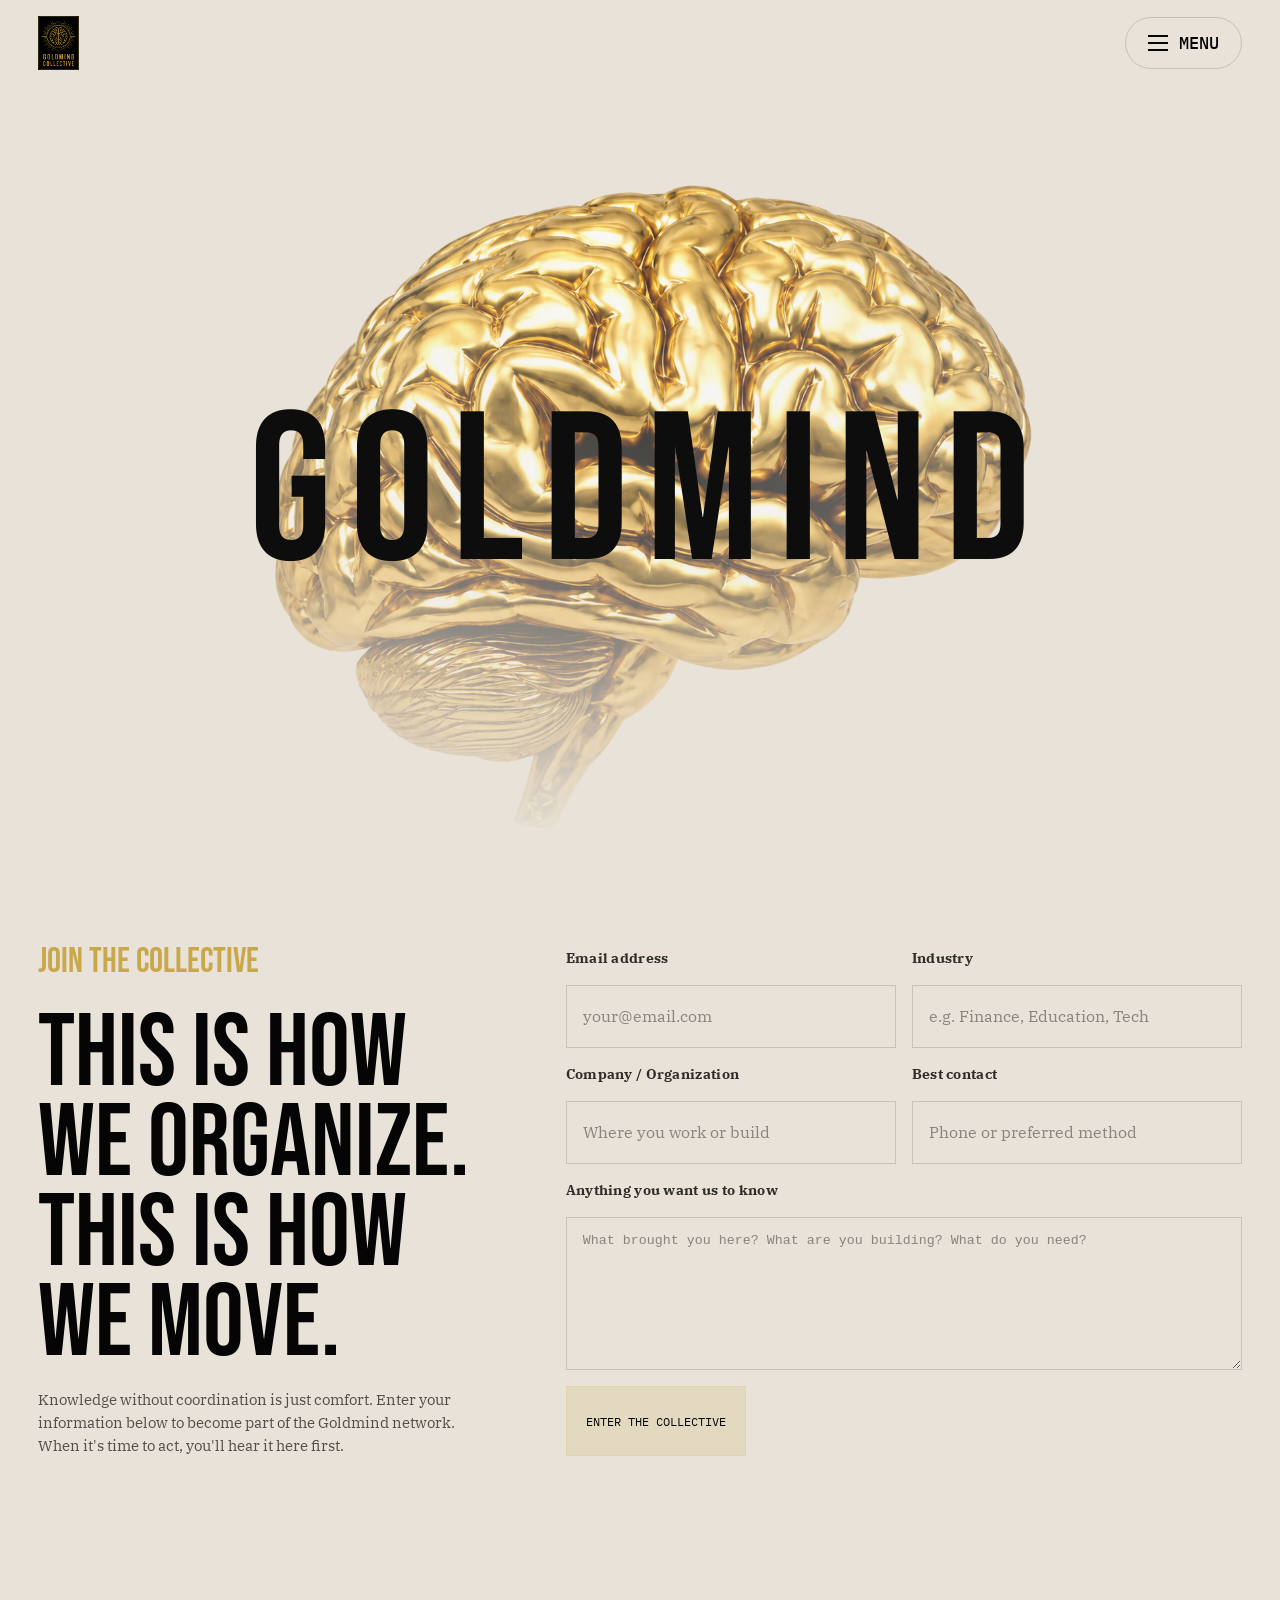
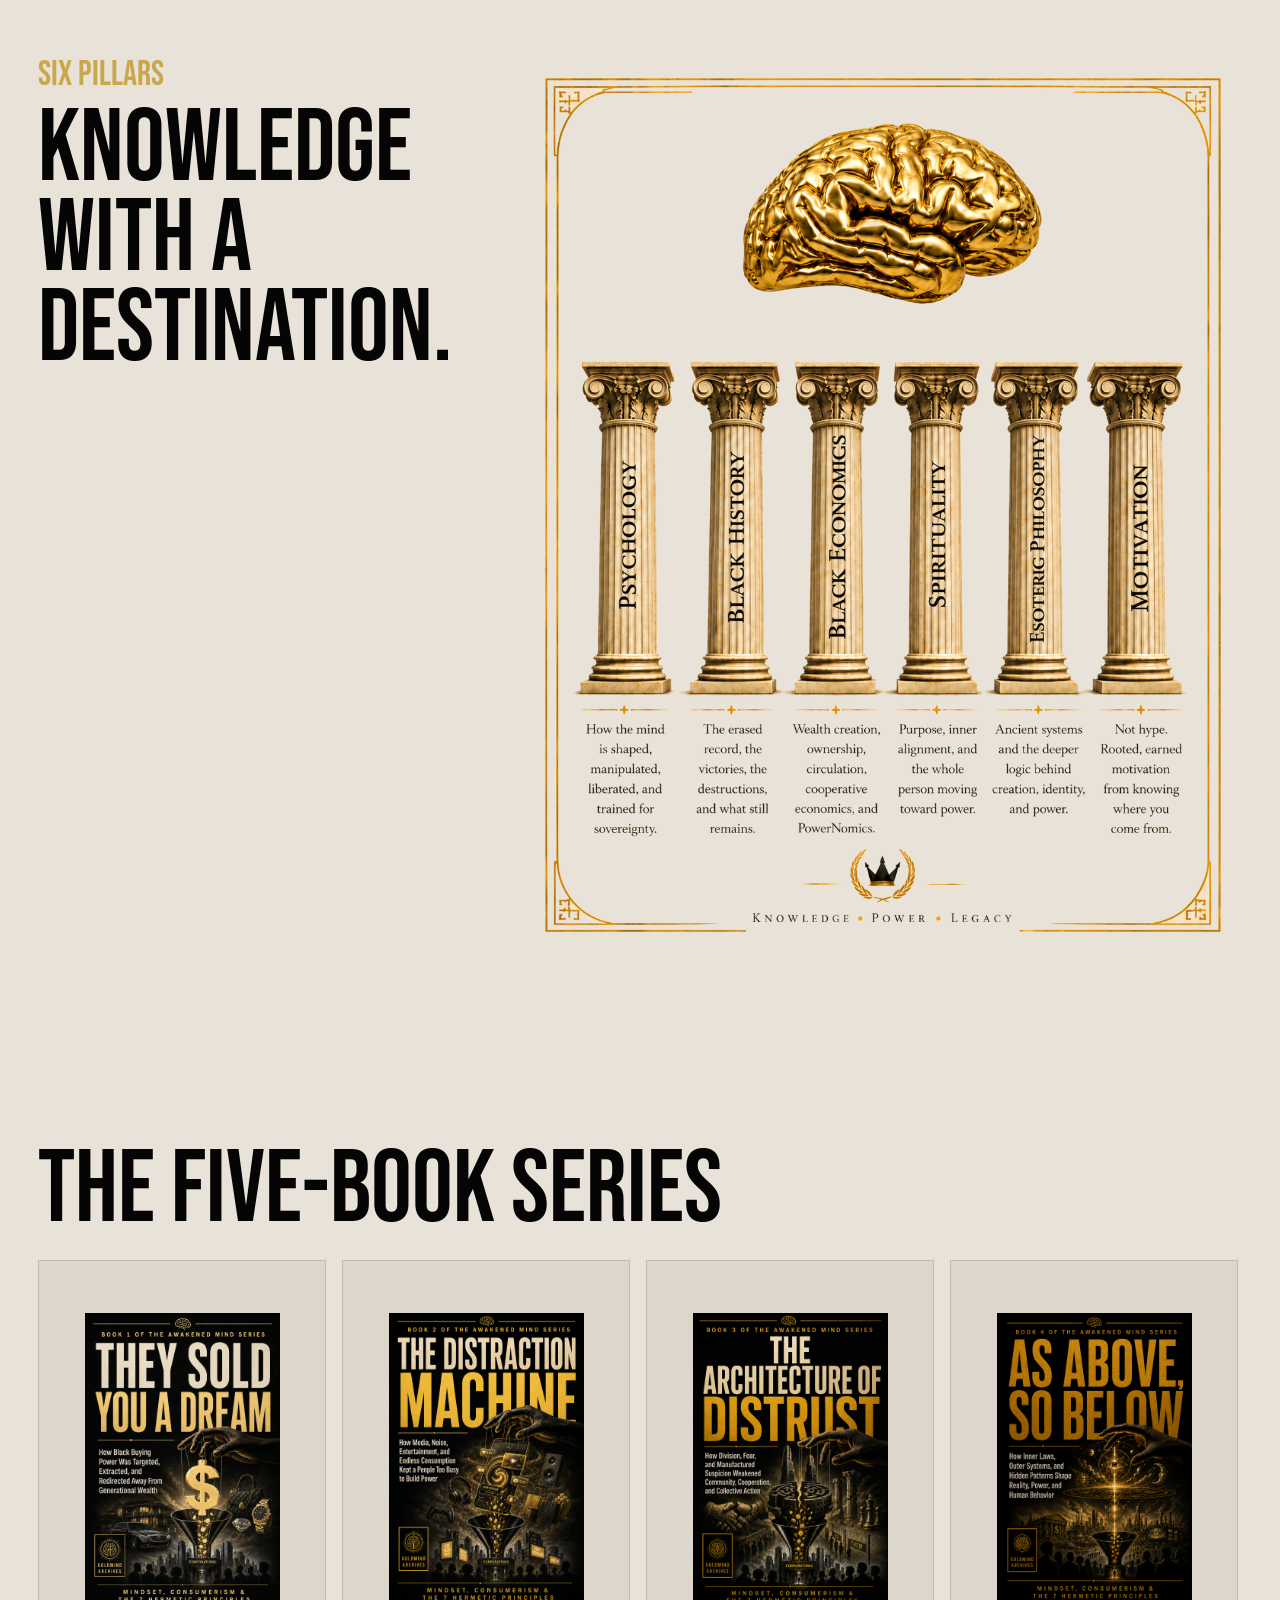
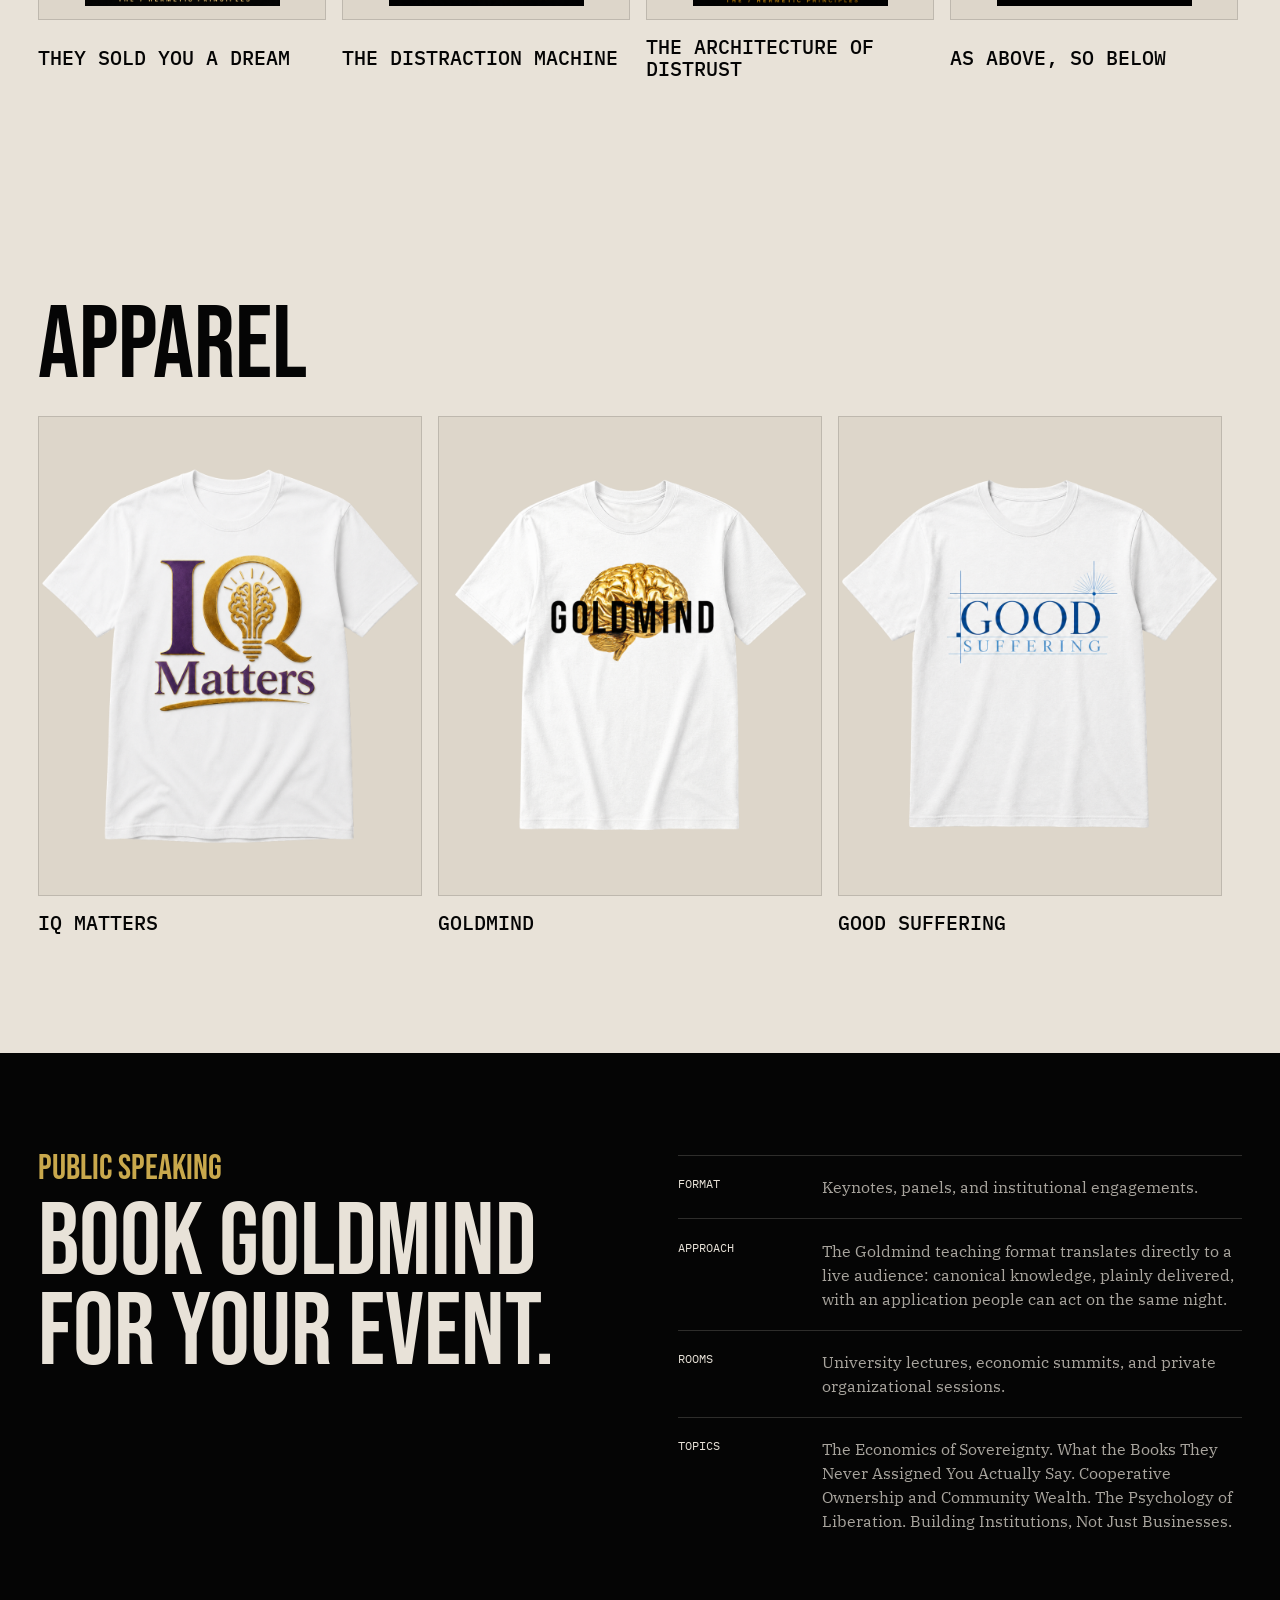
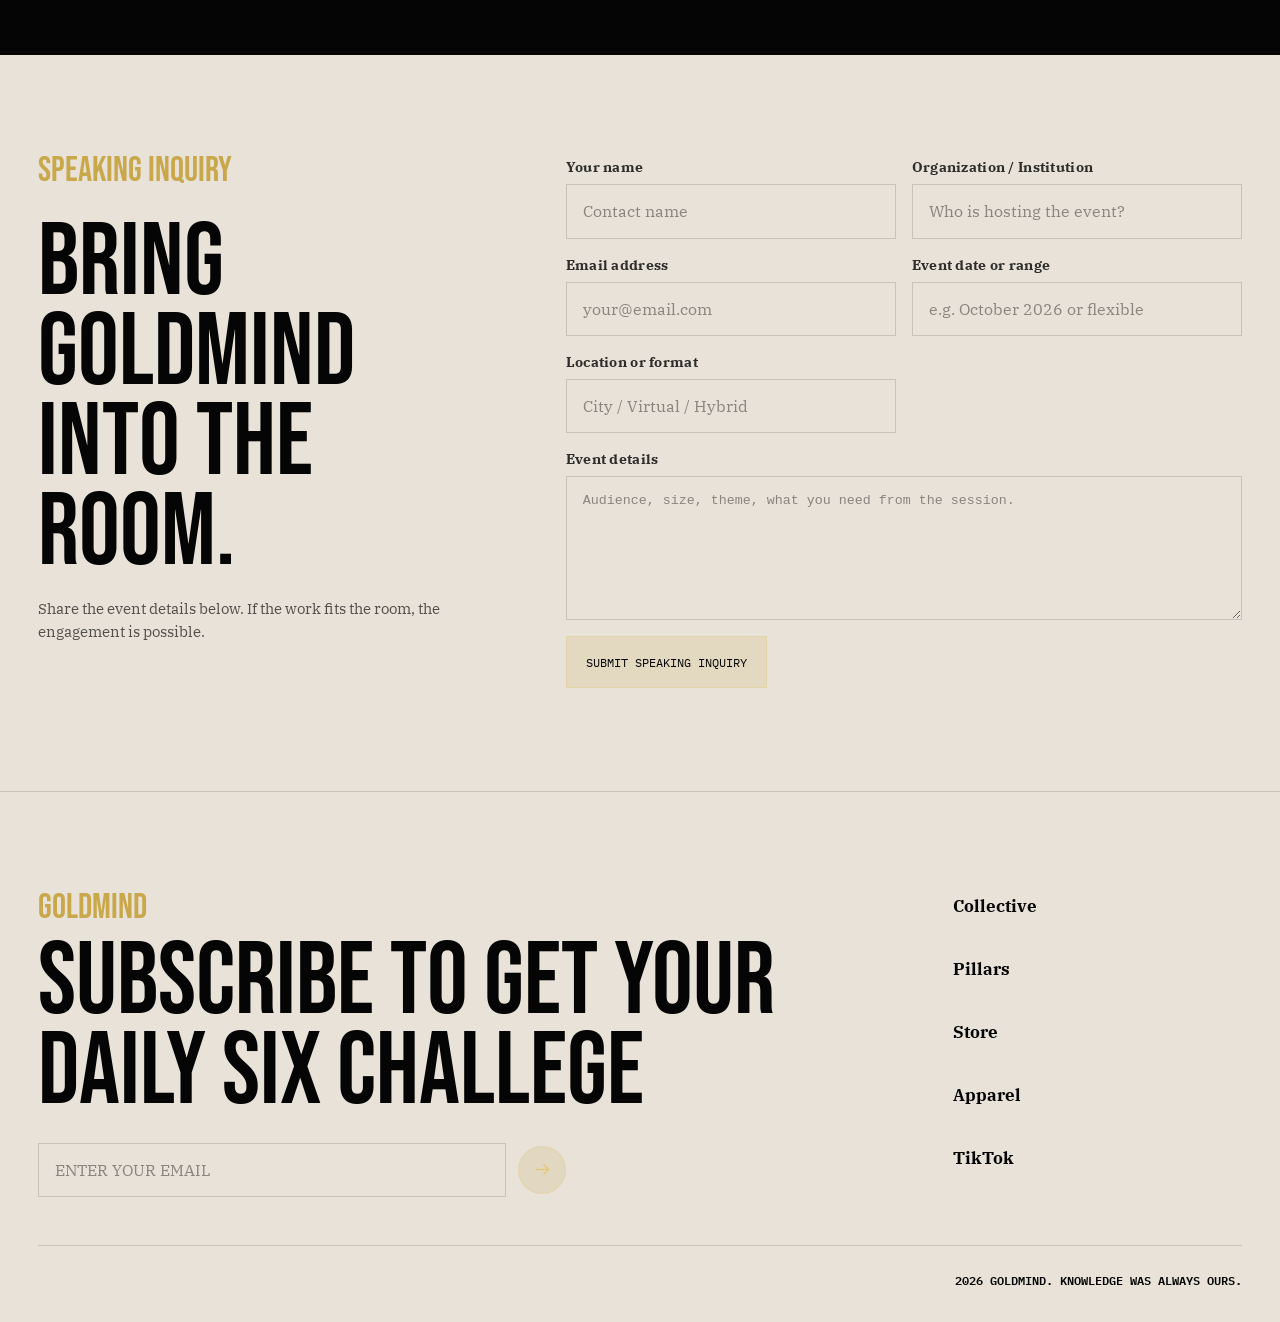
==== index.html @ d792f40d "Deploy Goldmind static site" ====
<!doctype html>
<html lang="en">
  <head>
    <meta charset="utf-8">
    <meta name="viewport" content="width=device-width, initial-scale=1">
    <title>Goldmind | Black Wealth, Wisdom, and Sovereignty</title>
    <meta
      name="description"
      content="Goldmind turns overlooked knowledge into generational power through Black history, economics, psychology, spirituality, and rooted motivation."
    >
    <link rel="preconnect" href="https://fonts.googleapis.com">
    <link rel="preconnect" href="https://fonts.gstatic.com" crossorigin>
    <link
      href="https://fonts.googleapis.com/css2?family=Bebas+Neue&family=IBM+Plex+Mono:wght@400;500&family=IBM+Plex+Serif:ital,wght@0,400;0,600;1,400&display=swap"
      rel="stylesheet"
    >
    <link rel="stylesheet" href="styles.css?v=logo-book-cover-fix">
  </head>
  <body>
    <header class="site-header" data-header>
      <a class="brand-mark" href="#top" aria-label="Goldmind home">
        <img src="assets/goldmind-collective-logo.png" alt="">
      </a>
      <div class="menu-wrap">
        <button class="menu-pill" type="button" aria-expanded="false" aria-controls="header-menu" data-menu-toggle>
          <span class="menu-icon" aria-hidden="true"></span>Menu
        </button>
        <nav class="site-nav" id="header-menu" aria-label="Primary navigation" data-menu-panel>
          <a href="#collective">Collective</a>
          <a href="#pillars">Pillars</a>
          <a href="#store">Store</a>
          <a href="#contact">Contact</a>
        </nav>
      </div>
    </header>

    <main id="top">
      <section class="hero" aria-labelledby="hero-title">
        <img class="hero-image" src="assets/goldmine-brain-cutout.png" alt="Gold metallic brain">
        <div class="hero-shade" aria-hidden="true"></div>
        <div class="hero-content">
          <h1 id="hero-title" aria-label="GoldMind">
            <span>G</span>
            <span>o</span>
            <span>l</span>
            <span>d</span>
            <span>M</span>
            <span>i</span>
            <span>n</span>
            <span>d</span>
          </h1>
        </div>
      </section>

      <section class="section form-section collective-section" id="collective" aria-labelledby="collective-title">
        <div class="form-copy">
          <p class="eyebrow">Join the Collective</p>
          <h2 id="collective-title">This is how we organize. This is how we move.</h2>
          <p>
            Knowledge without coordination is just comfort. Enter your information below to become part of the Goldmind network.
            When it's time to act, you'll hear it here first.
          </p>
        </div>
        <form class="site-form" aria-label="Join the Collective form">
          <div class="field-wrap">
            <label for="collective-email">Email address</label>
            <input id="collective-email" name="email" type="email" placeholder="your@email.com" required>
          </div>
          <div class="field-wrap">
            <label for="collective-industry">Industry</label>
            <input id="collective-industry" name="industry" type="text" placeholder="e.g. Finance, Education, Tech">
          </div>
          <div class="field-wrap">
            <label for="collective-company">Company / Organization</label>
            <input id="collective-company" name="company" type="text" placeholder="Where you work or build">
          </div>
          <div class="field-wrap">
            <label for="collective-contact">Best contact</label>
            <input id="collective-contact" name="contact" type="text" placeholder="Phone or preferred method">
          </div>
          <div class="field-wrap field-full">
            <label for="collective-message">Anything you want us to know</label>
            <textarea id="collective-message" name="message" placeholder="What brought you here? What are you building? What do you need?"></textarea>
          </div>
          <button class="form-submit" type="submit">Enter the Collective</button>
        </form>
      </section>

      <section class="section split-section" id="pillars" aria-labelledby="pillars-title">
        <div>
          <p class="eyebrow">Six pillars</p>
          <h2 id="pillars-title">Knowledge with a destination.</h2>
        </div>
        <div class="pillars-image-wrap">
          <img src="assets/goldmind-six-pillars-jun13-1208-transparent.png" alt="Goldmind six pillars: Psychology, Black History, Black Economics, Spirituality, Esoteric Philosophy, and Motivation">
        </div>
      </section>

      <section class="section store-section" id="store" aria-labelledby="store-title">
        <div class="section-head">
          <h2 id="store-title">The Five-Book Series</h2>
        </div>
        <div class="store-grid">
          <a class="book-card" href="they-sold-you-a-dream.html">
            <div class="book-cover-frame">
              <img class="book-cover" src="assets/book-1-they-sold-you-a-dream.png" alt="They Sold You a Dream book cover">
            </div>
            <p class="card-label">Book One / Dr. Claud Anderson</p>
            <h3>They Sold You a Dream</h3>
            <p>The economic architecture of our condition, and the only blueprint that takes the full history into account. Anderson does not theorize. He counts, measures, and prescribes. "Competitive group power is the currency of the modern world."</p>
          </a>
          <a class="book-card" href="the-distraction-machine.html">
            <div class="book-cover-frame">
              <img class="book-cover" src="assets/book-2-the-distraction-machine.png" alt="The Distraction Machine book cover">
            </div>
            <p class="card-label">Book Two / Dr. Claud Anderson</p>
            <h3>The Distraction Machine</h3>
            <p>History as economic instruction. This is a forensic account of how wealth was extracted, redirected, and legislated away. "The gap is not a mystery. It is the outcome of policy."</p>
          </a>
          <a class="book-card" href="the-architecture-of-distrust.html">
            <div class="book-cover-frame">
              <img class="book-cover" src="assets/book-3-architecture-of-distrust.png" alt="The Architecture of Distrust book cover">
            </div>
            <p class="card-label">Book Three / Dr. Frances Cress Welsing</p>
            <h3>The Architecture of Distrust</h3>
            <p>Psychology and power. Welsing maps the architecture of domination from the inside: symbols, conditioning, and self-defeating behaviors built by design. "Understand the system and you stop blaming yourself for its results."</p>
          </a>
          <a class="book-card" href="as-above-so-below.html">
            <div class="book-cover-frame">
              <img class="book-cover" src="assets/book-4-as-above-so-below.png" alt="As Above, So Below book cover">
            </div>
            <p class="card-label">Book Four / John Hope Franklin</p>
            <h3>As Above, So Below</h3>
            <p>The long record. Franklin traces the full arc so there are no shortcuts in your understanding and no surprises in your present. "You cannot locate yourself on a map you were never shown."</p>
          </a>
          <a class="book-card" href="mind-first-money-second.html">
            <div class="book-cover-frame">
              <img class="book-cover" src="assets/book-5-mind-first-money-second.png" alt="Mind First, Money Second book cover">
            </div>
            <p class="card-label">Book Five / Carter G. Woodson</p>
            <h3>Mind First, Money Second</h3>
            <p>Written in 1933. Still precise. Woodson diagnosed education designed by the oppressor to produce minds that serve the oppressor. "If you control a man's thinking, you do not have to worry about his actions."</p>
          </a>
        </div>
      </section>

      <section class="section apparel-section" id="apparel" aria-labelledby="apparel-title">
        <div class="section-head">
          <h2 id="apparel-title">Apparel</h2>
        </div>
        <div class="store-grid">
          <article class="book-card apparel-card">
            <div class="apparel-placeholder-frame apparel-image-frame">
              <img src="assets/apparel-iq-matters-shirt-final.png" alt="White IQ Matters Goldmind t-shirt">
            </div>
            <h3>IQ Matters</h3>
          </article>
          <article class="book-card apparel-card">
            <div class="apparel-placeholder-frame apparel-image-frame">
              <img src="assets/apparel-goldmind-shirt-final.png" alt="White Goldmind brain t-shirt">
            </div>
            <h3>Goldmind</h3>
          </article>
          <article class="book-card apparel-card">
            <div class="apparel-placeholder-frame apparel-image-frame">
              <img src="assets/apparel-good-suffering-shirt-final.png" alt="White Good Suffering t-shirt">
            </div>
            <h3>Good Suffering</h3>
          </article>
        </div>
      </section>

      <section class="section proof-section" aria-labelledby="proof-title">
        <div class="proof-copy">
          <p class="eyebrow">Public Speaking</p>
          <h2 id="proof-title">Book Goldmind for Your Event.</h2>
        </div>
        <ol class="steps">
          <li><span>Format</span>Keynotes, panels, and institutional engagements.</li>
          <li><span>Approach</span>The Goldmind teaching format translates directly to a live audience: canonical knowledge, plainly delivered, with an application people can act on the same night.</li>
          <li><span>Rooms</span>University lectures, economic summits, and private organizational sessions.</li>
          <li><span>Topics</span>The Economics of Sovereignty. What the Books They Never Assigned You Actually Say. Cooperative Ownership and Community Wealth. The Psychology of Liberation. Building Institutions, Not Just Businesses.</li>
        </ol>
      </section>

      <section class="section form-section speaking-inquiry-section" id="speaking-inquiry" aria-labelledby="speaking-inquiry-title">
        <div class="form-copy">
          <p class="eyebrow">Speaking Inquiry</p>
          <h2 id="speaking-inquiry-title">Bring Goldmind into the room.</h2>
          <p>
            Share the event details below. If the work fits the room, the engagement is possible.
          </p>
        </div>
        <form class="site-form" aria-label="Public Speaking inquiry form">
          <div class="field-wrap">
            <label for="speaking-name">Your name</label>
            <input id="speaking-name" name="name" type="text" placeholder="Contact name" required>
          </div>
          <div class="field-wrap">
            <label for="speaking-organization">Organization / Institution</label>
            <input id="speaking-organization" name="organization" type="text" placeholder="Who is hosting the event?">
          </div>
          <div class="field-wrap">
            <label for="speaking-email">Email address</label>
            <input id="speaking-email" name="email" type="email" placeholder="your@email.com" required>
          </div>
          <div class="field-wrap">
            <label for="speaking-date">Event date or range</label>
            <input id="speaking-date" name="event-date" type="text" placeholder="e.g. October 2026 or flexible">
          </div>
          <div class="field-wrap">
            <label for="speaking-location">Location or format</label>
            <input id="speaking-location" name="location" type="text" placeholder="City / Virtual / Hybrid">
          </div>
          <div class="field-wrap field-full">
            <label for="speaking-details">Event details</label>
            <textarea id="speaking-details" name="details" placeholder="Audience, size, theme, what you need from the session."></textarea>
          </div>
          <button class="form-submit" type="submit">Submit Speaking Inquiry</button>
        </form>
      </section>
    </main>

    <footer class="footer" id="contact">
      <div class="newsletter">
        <p class="brand-lockup">Goldmind</p>
        <h2>Subscribe To Get Your Daily Six Challege</h2>
        <form>
          <label class="sr-only" for="email">Email address</label>
          <input id="email" name="email" type="email" placeholder="Enter your email">
          <button type="submit" aria-label="Subscribe">
            <svg viewBox="0 0 24 24" aria-hidden="true"><path d="m13.75 6.75 5.5 5.25-5.5 5.25M18.25 12H4.75"/></svg>
          </button>
        </form>
      </div>
      <div class="footer-links">
        <a href="#collective">Collective</a>
        <a href="#pillars">Pillars</a>
        <a href="#store">Store</a>
        <a href="#apparel">Apparel</a>
        <a href="https://www.tiktok.com/@gold_mind81" target="_blank" rel="noreferrer">TikTok</a>
      </div>
      <p class="copyright">2026 Goldmind. Knowledge was always ours.</p>
    </footer>

    <script src="script.js?v=logo-book-cover-fix"></script>
  </body>
</html>
---- styles.css ----
:root {
  --gold: #c9a84c;
  --gold-light: #e2c97e;
  --gold-deep: #8b6914;
  --onyx: #0d0d0d;
  --black: #050505;
  --charcoal: #1a1a1a;
  --cream: #e8e2d8;
  --cream-soft: #ddd6ca;
  --bone: #050505;
  --muted: rgba(5, 5, 5, 0.66);
  --line: rgba(5, 5, 5, 0.14);
  --forest: #2d4a3e;
  --rust: #a0451a;
  --display: "Bebas Neue", Impact, sans-serif;
  --serif: "IBM Plex Serif", Georgia, serif;
  --mono: "IBM Plex Mono", Consolas, monospace;
}

* {
  box-sizing: border-box;
}

html {
  scroll-behavior: smooth;
}

body {
  margin: 0;
  background: var(--cream);
  color: var(--bone);
  font-family: var(--serif);
  text-rendering: optimizeLegibility;
  -webkit-font-smoothing: antialiased;
}

body.menu-open {
  overflow: hidden;
}

body::selection {
  background: var(--gold);
  color: var(--onyx);
}

a {
  color: inherit;
  text-decoration: none;
}

img,
svg {
  display: block;
}

button,
input {
  font: inherit;
}

.site-header {
  align-items: center;
  display: grid;
  gap: 1rem;
  grid-template-columns: auto 1fr;
  left: 0;
  padding: 1rem clamp(1rem, 3vw, 2.5rem);
  position: fixed;
  right: 0;
  top: 0;
  transition: background 220ms ease, border-color 220ms ease;
  z-index: 20;
}

.site-header.is-scrolled {
  background: rgba(232, 226, 216, 0.78);
  border-bottom: 1px solid var(--line);
  backdrop-filter: blur(18px);
}

.brand-mark {
  display: inline-flex;
  height: clamp(3.25rem, 4.2vw, 4rem);
}

.brand-mark img {
  height: 100%;
  width: auto;
}

.site-nav {
  background: transparent;
  color: var(--cream);
  display: grid;
  gap: 0.45rem;
  max-height: none;
  opacity: 0;
  overflow: visible;
  padding: 0;
  pointer-events: none;
  position: absolute;
  right: 0;
  top: calc(100% + 0.7rem);
  transform: translate3d(0, -0.35rem, 0);
  transform-origin: top right;
  transition:
    opacity 260ms ease,
    transform 340ms cubic-bezier(0.2, 0.8, 0.2, 1),
    visibility 0s linear 340ms;
  visibility: hidden;
  width: min(16rem, calc(100vw - 2rem));
  will-change: opacity, transform;
  z-index: 19;
}

.site-nav a,
.menu-pill,
.eyebrow,
.card-label,
.small-link,
.footer-links a,
.copyright {
  font-family: var(--mono);
  font-size: 0.72rem;
  letter-spacing: 0px;
  text-transform: uppercase;
}

.site-nav a {
  background: var(--black);
  border: 1px solid rgba(232, 226, 216, 0.16);
  border-radius: 999px;
  color: var(--cream);
  font-family: var(--mono);
  font-size: clamp(0.9rem, 1vw, 1rem);
  font-weight: 500;
  line-height: 1;
  opacity: 0;
  padding: 1.05rem 1.25rem;
  text-align: center;
  transform: translate3d(0, -3.35rem, 0) scale(0.96);
  transition:
    background 180ms ease,
    border-color 180ms ease,
    color 180ms ease,
    opacity 240ms ease,
    transform 340ms cubic-bezier(0.2, 0.8, 0.2, 1);
  will-change: opacity, transform;
}

.site-nav a:last-child {
  border-bottom: 1px solid rgba(232, 226, 216, 0.16);
}

.site-nav a:hover {
  background: rgba(5, 5, 5, 0.88);
  border-color: rgba(226, 201, 126, 0.42);
  color: var(--gold-light);
}

.menu-wrap {
  justify-self: end;
  position: relative;
  z-index: 22;
}

.menu-wrap.is-open .site-nav {
  opacity: 1;
  pointer-events: auto;
  transform: translate3d(0, 0, 0);
  transition:
    opacity 220ms ease,
    transform 360ms cubic-bezier(0.2, 0.8, 0.2, 1),
    visibility 0s;
  visibility: visible;
}

.menu-wrap.is-open .site-nav a {
  opacity: 1;
  transform: translate3d(0, 0, 0) scale(1);
}

.menu-wrap.is-open .site-nav a:nth-child(1) {
  transition-delay: 70ms;
}

.menu-wrap.is-open .site-nav a:nth-child(2) {
  transition-delay: 110ms;
}

.menu-wrap.is-open .site-nav a:nth-child(3) {
  transition-delay: 150ms;
}

.menu-wrap.is-open .site-nav a:nth-child(4) {
  transition-delay: 190ms;
}

.menu-pill {
  align-items: center;
  background: transparent;
  border: 1px solid var(--line);
  border-radius: 999px;
  color: var(--bone);
  cursor: pointer;
  display: inline-flex;
  font-size: clamp(1.05rem, 1.3vw, 1.35rem);
  font-weight: 500;
  gap: 0.7rem;
  justify-content: center;
  min-height: 3.25rem;
  padding: 0 1.35rem;
  transition:
    background 220ms ease,
    border-color 220ms ease,
    transform 220ms ease;
}

.menu-pill:hover {
  transform: translateY(-1px);
}

.menu-wrap.is-open .menu-pill {
  background: rgba(232, 226, 216, 0.82);
  border-color: rgba(5, 5, 5, 0.22);
}

.menu-icon {
  background: linear-gradient(
    currentColor 0 2px,
    transparent 2px 7px,
    currentColor 7px 9px,
    transparent 9px 14px,
    currentColor 14px 16px
  );
  display: inline-block;
  height: 1rem;
  position: relative;
  width: 1.25rem;
}

.menu-icon::before,
.menu-icon::after {
  background: currentColor;
  content: "";
  display: none;
  height: 1px;
  transition:
    opacity 180ms ease,
    transform 260ms cubic-bezier(0.2, 0.8, 0.2, 1);
  width: 100%;
}

.menu-wrap.is-open .menu-icon {
  background: transparent;
  height: 0.78rem;
  width: 0.78rem;
}

.menu-wrap.is-open .menu-icon::before,
.menu-wrap.is-open .menu-icon::after {
  display: block;
  left: 0;
  position: absolute;
  top: 50%;
}

.menu-wrap.is-open .menu-icon::before {
  transform: rotate(45deg);
}

.menu-wrap.is-open .menu-icon::after {
  transform: rotate(-45deg);
}

.hero {
  min-height: 94vh;
  overflow: hidden;
  position: relative;
}

.hero-image {
  height: 100%;
  inset: 0;
  object-fit: contain;
  object-position: center 34%;
  position: absolute;
  transform: translateY(clamp(4rem, 10vh, 7rem));
  width: 100%;
}

.hero-shade {
  background:
    linear-gradient(180deg, rgba(232, 226, 216, 0.04), rgba(232, 226, 216, 0.34) 62%, var(--cream) 100%),
    linear-gradient(90deg, rgba(232, 226, 216, 0.38), rgba(232, 226, 216, 0.02) 50%, rgba(232, 226, 216, 0.38));
  inset: 0;
  position: absolute;
}

.hero-content {
  display: flex;
  flex-direction: column;
  justify-content: flex-start;
  min-height: 94vh;
  padding: clamp(5rem, 10vh, 7rem) clamp(1rem, 3vw, 2.5rem) 4.2rem;
  position: relative;
  z-index: 1;
}

.eyebrow {
  color: var(--gold-light);
  margin: 0 0 1rem;
}

h1,
h2,
h3,
p {
  margin: 0;
}

.hero h1 {
  align-items: flex-start;
  color: var(--onyx);
  display: flex;
  font-family: var(--display);
  font-size: clamp(4rem, 16.5vw, 18rem);
  gap: clamp(0.12rem, 1.4vw, 2.2rem);
  font-weight: 400;
  justify-content: center;
  letter-spacing: 0;
  line-height: 0.78;
  margin-top: clamp(10rem, 36vh, 22rem);
  text-align: center;
  text-transform: uppercase;
  width: 100%;
}

.hero h1 span {
  flex: 0 1 auto;
  min-width: 0;
}

.image-band-copy p,
.teaching-card p,
.book-card p,
.pillar-grid p {
  color: var(--muted);
  font-size: clamp(0.96rem, 1.2vw, 1.08rem);
  line-height: 1.48;
}

.icon-button,
.footer button {
  align-items: center;
  background: rgba(201, 168, 76, 0.16);
  border: 1px solid rgba(226, 201, 126, 0.38);
  color: var(--gold-light);
  cursor: pointer;
  display: inline-grid;
  flex: 0 0 auto;
  height: 3rem;
  justify-content: center;
  overflow: hidden;
  transition: background 180ms ease, color 180ms ease, transform 180ms ease;
  width: 3rem;
}

.icon-button:hover,
.footer button:hover {
  background: var(--gold);
  color: var(--onyx);
  transform: translateY(-2px);
}

svg {
  height: 1.3rem;
  width: 1.3rem;
}

svg path {
  fill: none;
  stroke: currentColor;
  stroke-linecap: round;
  stroke-linejoin: round;
  stroke-width: 1.7;
}

.section {
  padding: clamp(4rem, 8vw, 8rem) clamp(1rem, 3vw, 2.5rem);
}

.section-head {
  align-items: center;
  display: flex;
  justify-content: space-between;
  margin-bottom: 1.5rem;
}

.section h2,
.form-copy h2,
.image-band h2,
.quote-section p,
.footer h2 {
  font-family: var(--display);
  font-size: clamp(3.2rem, 8vw, 8rem);
  font-weight: 400;
  letter-spacing: 0;
  line-height: 0.88;
  text-transform: uppercase;
}

.icon-button {
  border-radius: 50%;
}

.teaching-row,
.store-grid {
  display: grid;
  gap: 1rem;
  grid-auto-columns: minmax(18rem, 30vw);
  grid-auto-flow: column;
  overflow-x: auto;
  padding-bottom: 1rem;
  scroll-snap-type: x proximity;
  scrollbar-color: var(--gold-deep) transparent;
}

.teaching-card,
.book-card {
  background: var(--cream-soft);
  border: 1px solid var(--line);
  min-height: 22rem;
  padding: 1.25rem;
  scroll-snap-align: start;
}

.feature-card {
  background:
    linear-gradient(145deg, rgba(201, 168, 76, 0.3), rgba(13, 13, 13, 0.18)),
    var(--forest);
}

.card-label {
  color: var(--gold-light);
  margin-bottom: 5rem;
}

.teaching-card h3,
.book-card h3,
.pillar-grid h3 {
  color: var(--bone);
  font-family: var(--serif);
  font-size: clamp(1.35rem, 2vw, 2.2rem);
  font-weight: 600;
  line-height: 1.03;
  margin-bottom: 1rem;
}

.image-band {
  background: var(--black);
  color: var(--cream);
  min-height: 74vh;
  overflow: hidden;
  position: relative;
}

.image-band img {
  filter: saturate(0.82);
  height: 100%;
  inset: 0;
  opacity: 0.18;
  object-fit: cover;
  object-position: center;
  position: absolute;
  width: 100%;
}

.image-band::after {
  background: linear-gradient(90deg, rgba(5, 5, 5, 0.96), rgba(5, 5, 5, 0.72), rgba(5, 5, 5, 0.96));
  content: "";
  inset: 0;
  position: absolute;
}

.image-band .image-band-copy p {
  color: rgba(232, 226, 216, 0.72);
}

.image-band-copy {
  display: grid;
  gap: 1.2rem;
  max-width: 40rem;
  padding: clamp(4rem, 8vw, 8rem) clamp(1rem, 3vw, 2.5rem);
  position: relative;
  z-index: 1;
}

.split-section {
  display: grid;
  gap: clamp(2rem, 6vw, 6rem);
  grid-template-columns: minmax(16rem, 0.8fr) 1.4fr;
}

.pillar-grid {
  display: grid;
  gap: 1rem;
  grid-template-columns: repeat(2, minmax(0, 1fr));
}

.pillar-grid article {
  border-top: 1px solid var(--line);
  padding-top: 1rem;
}

.pillar-grid span {
  color: var(--gold);
  display: block;
  font-family: var(--mono);
  font-size: 0.76rem;
  margin-bottom: 1.2rem;
}

.pillars-image-wrap {
  align-self: start;
  display: grid;
  justify-items: center;
  min-width: 0;
}

.pillars-image-wrap img {
  height: auto;
  max-width: 100%;
  object-fit: contain;
  width: min(100%, 44rem);
}

.pillars-image-section {
  display: grid;
  justify-items: center;
}

.pillars-image-section img {
  height: auto;
  max-width: min(100%, 70rem);
  width: 100%;
}

.quote-section {
  background: var(--black);
  color: var(--cream);
  padding: clamp(4rem, 8vw, 8rem) clamp(1rem, 3vw, 2.5rem);
}

.quote-section p {
  max-width: 12ch;
}

.small-link,
.book-card a {
  color: var(--gold-light);
}

.book-cover {
  display: block;
  height: auto;
  max-height: calc(100% - 2.5rem);
  max-width: 100%;
  min-width: 0;
  object-fit: contain;
  object-position: center;
  width: auto;
}

.store-section .book-card,
.apparel-section .book-card {
  background: transparent;
  border: 0;
  display: grid;
  grid-template-rows: auto auto;
  min-height: 0;
  min-width: 0;
  padding: 0;
}

.book-cover-frame,
.apparel-placeholder-frame {
  align-items: center;
  aspect-ratio: 4 / 5;
  background: var(--cream-soft);
  border: 1px solid var(--line);
  box-sizing: border-box;
  display: grid;
  justify-items: center;
  min-width: 0;
  overflow: hidden;
  padding: 2rem;
  width: 100%;
}

.apparel-placeholder-frame span {
  color: rgba(5, 5, 5, 0.52);
  font-family: var(--display);
  font-size: clamp(3rem, 7vw, 6.5rem);
  line-height: 0.82;
  text-align: center;
  text-transform: uppercase;
}

.apparel-image-frame {
  padding: 0;
  position: relative;
}

.apparel-image-frame img {
  height: 82%;
  left: 50%;
  max-width: none;
  object-fit: contain;
  object-position: center;
  position: absolute;
  top: 50%;
  transform: translate(-50%, -50%);
  width: auto;
}

.store-section .book-card > :not(.book-cover-frame):not(h3) {
  display: none;
}

.store-section .book-card h3,
.apparel-section .book-card h3 {
  font-family: var(--mono);
  font-size: clamp(1rem, 1.6vw, 1.45rem);
  font-weight: 500;
  line-height: 1.1;
  margin: 1rem 0 0;
  text-transform: uppercase;
}

.book-card a {
  display: inline-block;
  font-family: var(--mono);
  font-size: 0.76rem;
  margin-top: 2rem;
  text-transform: uppercase;
}

.book-detail-page {
  background: var(--black);
  color: var(--cream);
}

.book-detail-page .site-header.is-scrolled {
  background: rgba(5, 5, 5, 0.74);
  border-bottom-color: rgba(232, 226, 216, 0.16);
}

.book-detail-page .brand-mark,
.book-detail-page .menu-pill {
  color: var(--cream);
}

.book-detail-page .menu-pill {
  border-color: rgba(232, 226, 216, 0.24);
}

.book-detail-main {
  background: var(--black);
  min-height: 100vh;
  padding: clamp(7rem, 12vw, 10rem) clamp(1rem, 3vw, 2.5rem) clamp(4rem, 8vw, 7rem);
}

.book-detail-hero {
  align-items: center;
  border-top: 1px solid rgba(232, 226, 216, 0.18);
  display: grid;
  gap: clamp(2rem, 6vw, 6rem);
  grid-template-columns: minmax(18rem, 0.78fr) minmax(0, 1.12fr);
  min-height: calc(100vh - 13rem);
  padding-top: clamp(2rem, 5vw, 4rem);
}

.book-detail-cover-frame {
  align-items: center;
  background: #242424;
  border: 1px solid rgba(232, 226, 216, 0.1);
  display: grid;
  justify-items: center;
  padding: clamp(1.5rem, 4vw, 4rem);
}

.book-detail-cover-frame img {
  box-shadow: 0 1.6rem 3rem rgba(0, 0, 0, 0.34);
  max-height: min(70vh, 44rem);
  max-width: min(100%, 28rem);
  object-fit: contain;
  width: auto;
}

.book-detail-copy {
  display: grid;
  justify-items: end;
  text-align: right;
}

.book-detail-copy .eyebrow {
  color: var(--gold-light);
  margin-bottom: 1.25rem;
}

.book-detail-copy h1 {
  color: var(--cream);
  font-family: var(--display);
  font-size: clamp(4.8rem, 13vw, 13rem);
  font-weight: 400;
  letter-spacing: 0;
  line-height: 0.82;
  margin: 0;
  max-width: 7.6ch;
  overflow-wrap: anywhere;
  text-transform: uppercase;
}

.book-detail-subtitle {
  color: var(--gold-light);
  font-family: var(--mono);
  font-size: clamp(0.95rem, 1.25vw, 1.25rem);
  line-height: 1.45;
  margin: clamp(1.5rem, 4vw, 3rem) 0 1.2rem;
  max-width: 45rem;
  text-transform: uppercase;
}

.book-detail-description {
  color: rgba(232, 226, 216, 0.78);
  font-size: clamp(1.05rem, 1.5vw, 1.4rem);
  line-height: 1.45;
  max-width: 42rem;
}

.buy-button {
  align-items: center;
  border: 1px solid rgba(232, 226, 216, 0.22);
  border-radius: 999px;
  color: var(--cream);
  display: inline-flex;
  font-family: var(--mono);
  font-size: clamp(0.9rem, 1.2vw, 1.1rem);
  font-weight: 500;
  gap: 1.25rem;
  justify-content: space-between;
  margin-top: clamp(1.5rem, 4vw, 3rem);
  min-height: 4.25rem;
  min-width: min(100%, 26rem);
  padding: 0.45rem 0.45rem 0.45rem 1.5rem;
  text-transform: uppercase;
  transition: border-color 180ms ease, color 180ms ease, transform 180ms ease;
}

.buy-button svg {
  background: rgba(226, 201, 126, 0.2);
  border-radius: 50%;
  color: var(--gold-light);
  height: 3.25rem;
  padding: 0.95rem;
  width: 3.25rem;
}

.buy-button:hover {
  border-color: rgba(226, 201, 126, 0.56);
  color: var(--gold-light);
  transform: translateY(-2px);
}

.book-detail-page .footer {
  background: var(--cream);
  color: var(--bone);
}

.proof-section {
  background: var(--black);
  color: var(--cream);
  display: grid;
  gap: clamp(2rem, 6vw, 6rem);
  grid-template-columns: 1fr 1fr;
}

.proof-section h2 {
  color: var(--cream);
}

.steps {
  counter-reset: steps;
  list-style: none;
  margin: 0;
  padding: 0;
}

.steps li {
  border-top: 1px solid rgba(232, 226, 216, 0.18);
  color: rgba(232, 226, 216, 0.72);
  display: grid;
  gap: 1rem;
  grid-template-columns: 8rem 1fr;
  line-height: 1.5;
  padding: 1.2rem 0;
}

.steps span {
  color: var(--cream);
  font-family: var(--mono);
  font-size: 0.75rem;
  text-transform: uppercase;
}

.form-section {
  display: grid;
  gap: clamp(2rem, 6vw, 6rem);
  grid-template-columns: minmax(16rem, 0.8fr) 1.2fr;
}

.form-copy {
  display: grid;
  gap: 1.1rem;
  align-content: start;
}

.form-copy .eyebrow {
  font-size: clamp(0.96rem, 1.2vw, 1.08rem);
  font-weight: 500;
  line-height: 1.48;
}

.collective-section .eyebrow {
  color: var(--gold);
  font-family: var(--display);
  font-size: 2.2rem;
  font-weight: 400;
  line-height: 0.8;
  margin-bottom: 1rem;
}

#pillars .eyebrow {
  color: var(--gold);
  font-family: var(--display);
  font-size: 2.2rem;
  font-weight: 400;
  line-height: 0.8;
  margin-bottom: 1rem;
}

.proof-section .eyebrow {
  color: var(--gold);
  font-family: var(--display);
  font-size: 2.2rem;
  font-weight: 400;
  line-height: 0.8;
  margin-bottom: 1rem;
}

.speaking-inquiry-section .eyebrow {
  color: var(--gold);
  font-family: var(--display);
  font-size: 2.2rem;
  font-weight: 400;
  line-height: 0.8;
  margin-bottom: 1rem;
}

.form-copy h2 {
  letter-spacing: 0px;
}

.form-copy p:not(.eyebrow) {
  color: var(--muted);
  font-size: clamp(0.96rem, 1.2vw, 1.08rem);
  line-height: 1.48;
  max-width: 38rem;
}

.site-form {
  display: grid;
  gap: 1rem;
  grid-template-columns: repeat(2, minmax(0, 1fr));
}

.field-wrap {
  display: grid;
  gap: 0.5rem;
}

.field-full {
  grid-column: 1 / -1;
}

.field-wrap label {
  color: rgba(5, 5, 5, 0.72);
  font-family: var(--mono);
  font-size: 0.72rem;
  text-transform: uppercase;
}

.collective-section .field-wrap label,
.speaking-inquiry-section .field-wrap label {
  color: rgba(5, 5, 5, 0.82);
  font-family: var(--serif);
  font-size: clamp(0.9rem, 1vw, 1.05rem);
  font-weight: 700;
  letter-spacing: 0.02em;
  text-transform: none;
}

.field-wrap input,
.field-wrap textarea {
  background: transparent;
  border: 1px solid var(--line);
  color: var(--bone);
  min-height: 3.4rem;
  outline: none;
  padding: 0.95rem 1rem;
  width: 100%;
}

.field-wrap textarea {
  min-height: 9rem;
  resize: vertical;
}

.field-wrap input::placeholder,
.field-wrap textarea::placeholder {
  color: rgba(5, 5, 5, 0.42);
}

.form-submit {
  background: rgba(201, 168, 76, 0.16);
  border: 1px solid rgba(226, 201, 126, 0.38);
  color: var(--bone);
  cursor: pointer;
  font-family: var(--mono);
  font-size: 0.78rem;
  justify-self: start;
  min-height: 3.25rem;
  padding: 0 1.2rem;
  text-transform: uppercase;
  transition: background 180ms ease, color 180ms ease, transform 180ms ease;
}

.form-submit:hover {
  background: var(--gold);
  color: var(--onyx);
  transform: translateY(-2px);
}

.footer {
  border-top: 1px solid var(--line);
  display: grid;
  gap: 3rem;
  grid-template-columns: minmax(0, 1.35fr) minmax(10rem, 0.45fr);
  padding: clamp(4rem, 8vw, 7rem) clamp(1rem, 3vw, 2.5rem) 2rem;
}

.brand-lockup {
  color: var(--gold);
  font-family: var(--display);
  font-size: 2.2rem;
  line-height: 0.8;
  margin-bottom: 1rem;
  text-transform: uppercase;
}

.newsletter form {
  align-items: center;
  display: flex;
  gap: 0.8rem;
  margin-top: 1.5rem;
  max-width: 33rem;
  min-height: 3.4rem;
}

.newsletter input {
  background: transparent;
  border: 1px solid var(--line);
  color: var(--bone);
  flex: 1;
  min-height: 3.4rem;
  min-width: 0;
  outline: none;
  padding: 0 1rem;
}

.newsletter input::placeholder {
  color: rgba(5, 5, 5, 0.42);
  text-transform: uppercase;
}

.footer button {
  border-radius: 50%;
}

.footer-links {
  display: grid;
  gap: 0.75rem;
}

.footer-links a {
  color: var(--bone);
  font-family: var(--serif);
  font-size: clamp(1.05rem, 1.35vw, 1.3rem);
  font-weight: 800;
  text-transform: none;
}

.footer-links a:hover {
  color: var(--gold-light);
}

.copyright {
  border-top: 1px solid var(--line);
  color: var(--bone);
  font-weight: 600;
  grid-column: 1 / -1;
  padding-top: 1.5rem;
  text-align: right;
}

.sr-only {
  height: 1px;
  overflow: hidden;
  position: absolute;
  width: 1px;
}

@media (max-width: 860px) {
  .site-header {
    grid-template-columns: auto 1fr;
  }

  .hero {
    min-height: 88vh;
  }

  .hero-content {
    min-height: 88vh;
  }

  .split-section,
  .proof-section,
  .book-detail-hero,
  .form-section,
  .footer {
    grid-template-columns: 1fr;
  }

  .book-detail-copy {
    justify-items: start;
    text-align: left;
  }

  .book-detail-copy h1 {
    max-width: 8.5ch;
  }

  .pillar-grid {
    grid-template-columns: 1fr;
  }

  .copyright {
    text-align: left;
  }
}

@media (max-width: 560px) {
  .hero-image {
    object-position: center 18%;
  }

  .hero-content {
    padding-top: 5.5rem;
  }

  .hero h1 {
    font-size: clamp(3.2rem, 19vw, 6.5rem);
  }

  .teaching-row,
  .store-grid {
    grid-auto-columns: minmax(82vw, 1fr);
  }

  .steps li {
    grid-template-columns: 1fr;
  }

  .site-form {
    grid-template-columns: 1fr;
  }

  .book-detail-main {
    padding-top: 6rem;
  }

  .book-detail-cover-frame {
    padding: 1rem;
  }

  .book-detail-copy h1 {
    font-size: clamp(4rem, 20vw, 7rem);
  }

  .buy-button {
    width: 100%;
  }
}

@media (prefers-reduced-motion: reduce) {
  .site-nav,
  .site-nav a,
  .menu-pill,
  .menu-icon::before,
  .menu-icon::after {
    transition-duration: 1ms;
    transition-delay: 0ms;
  }
}
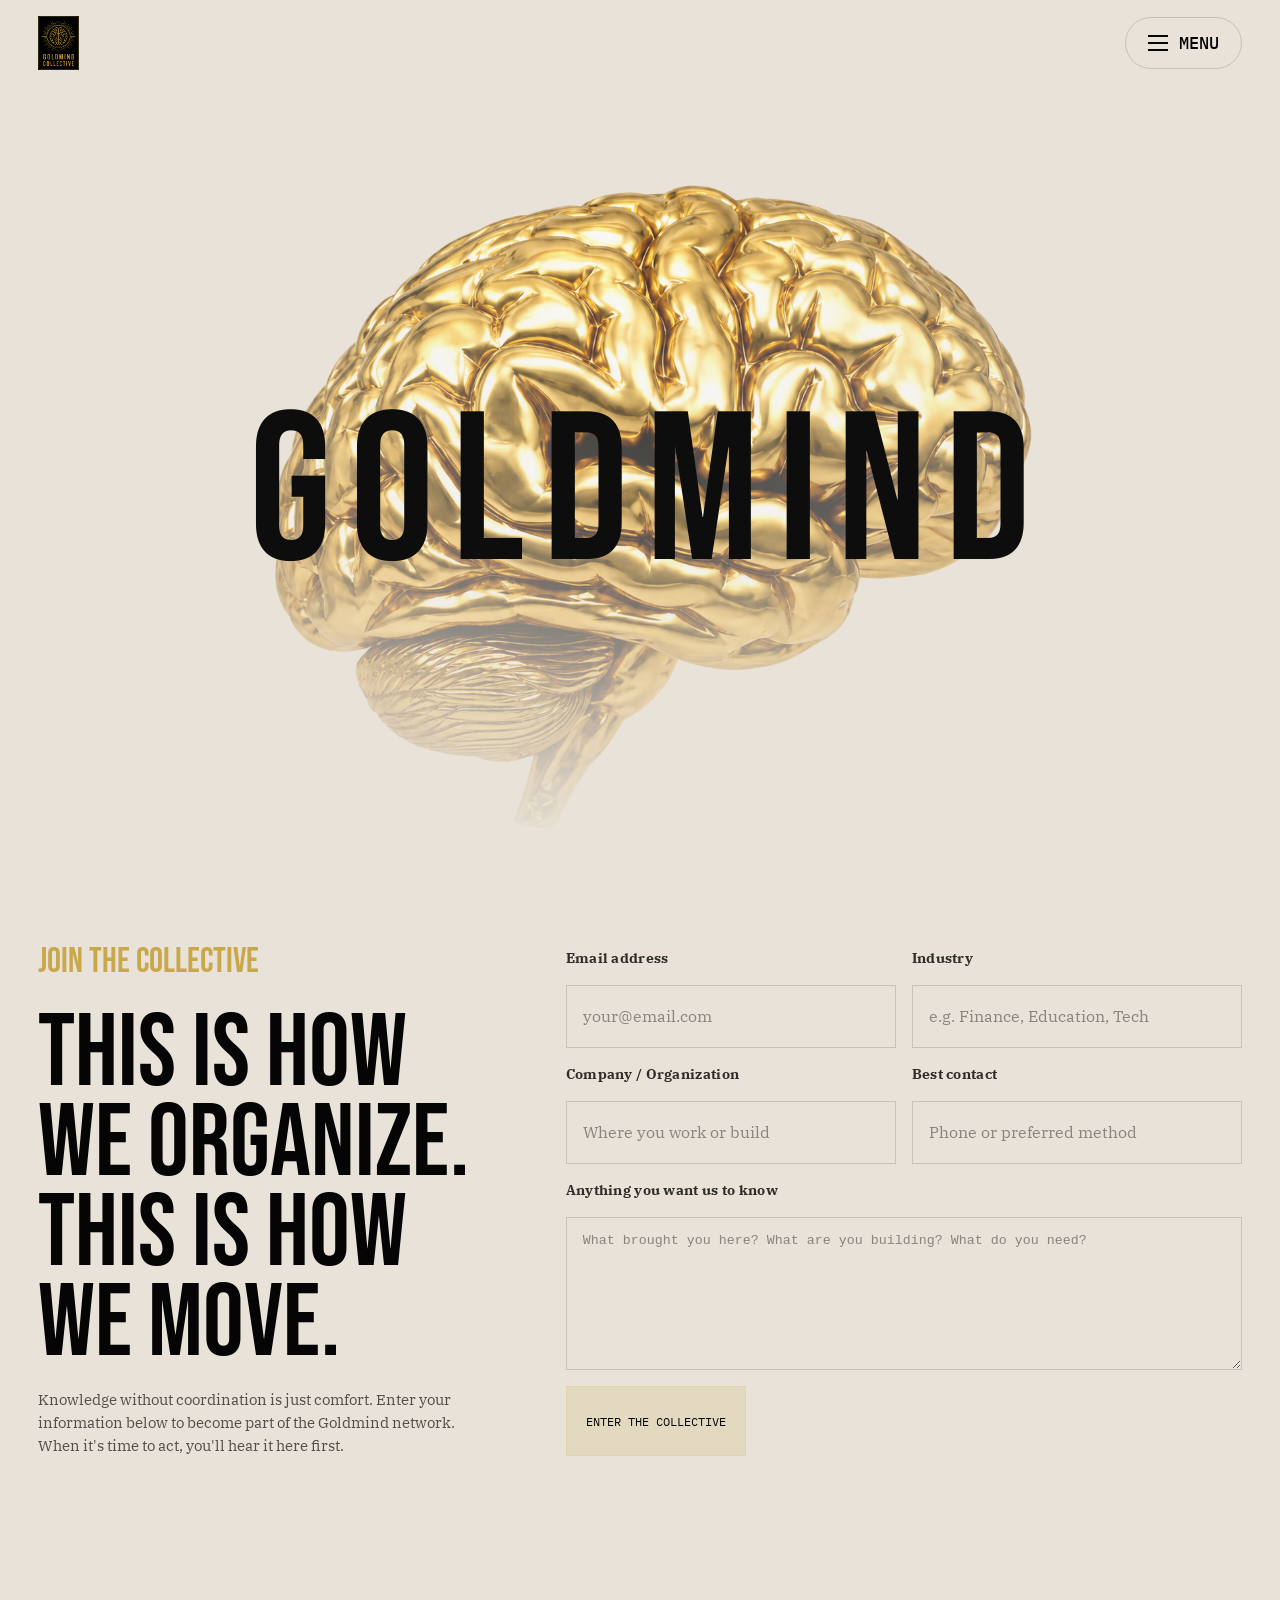
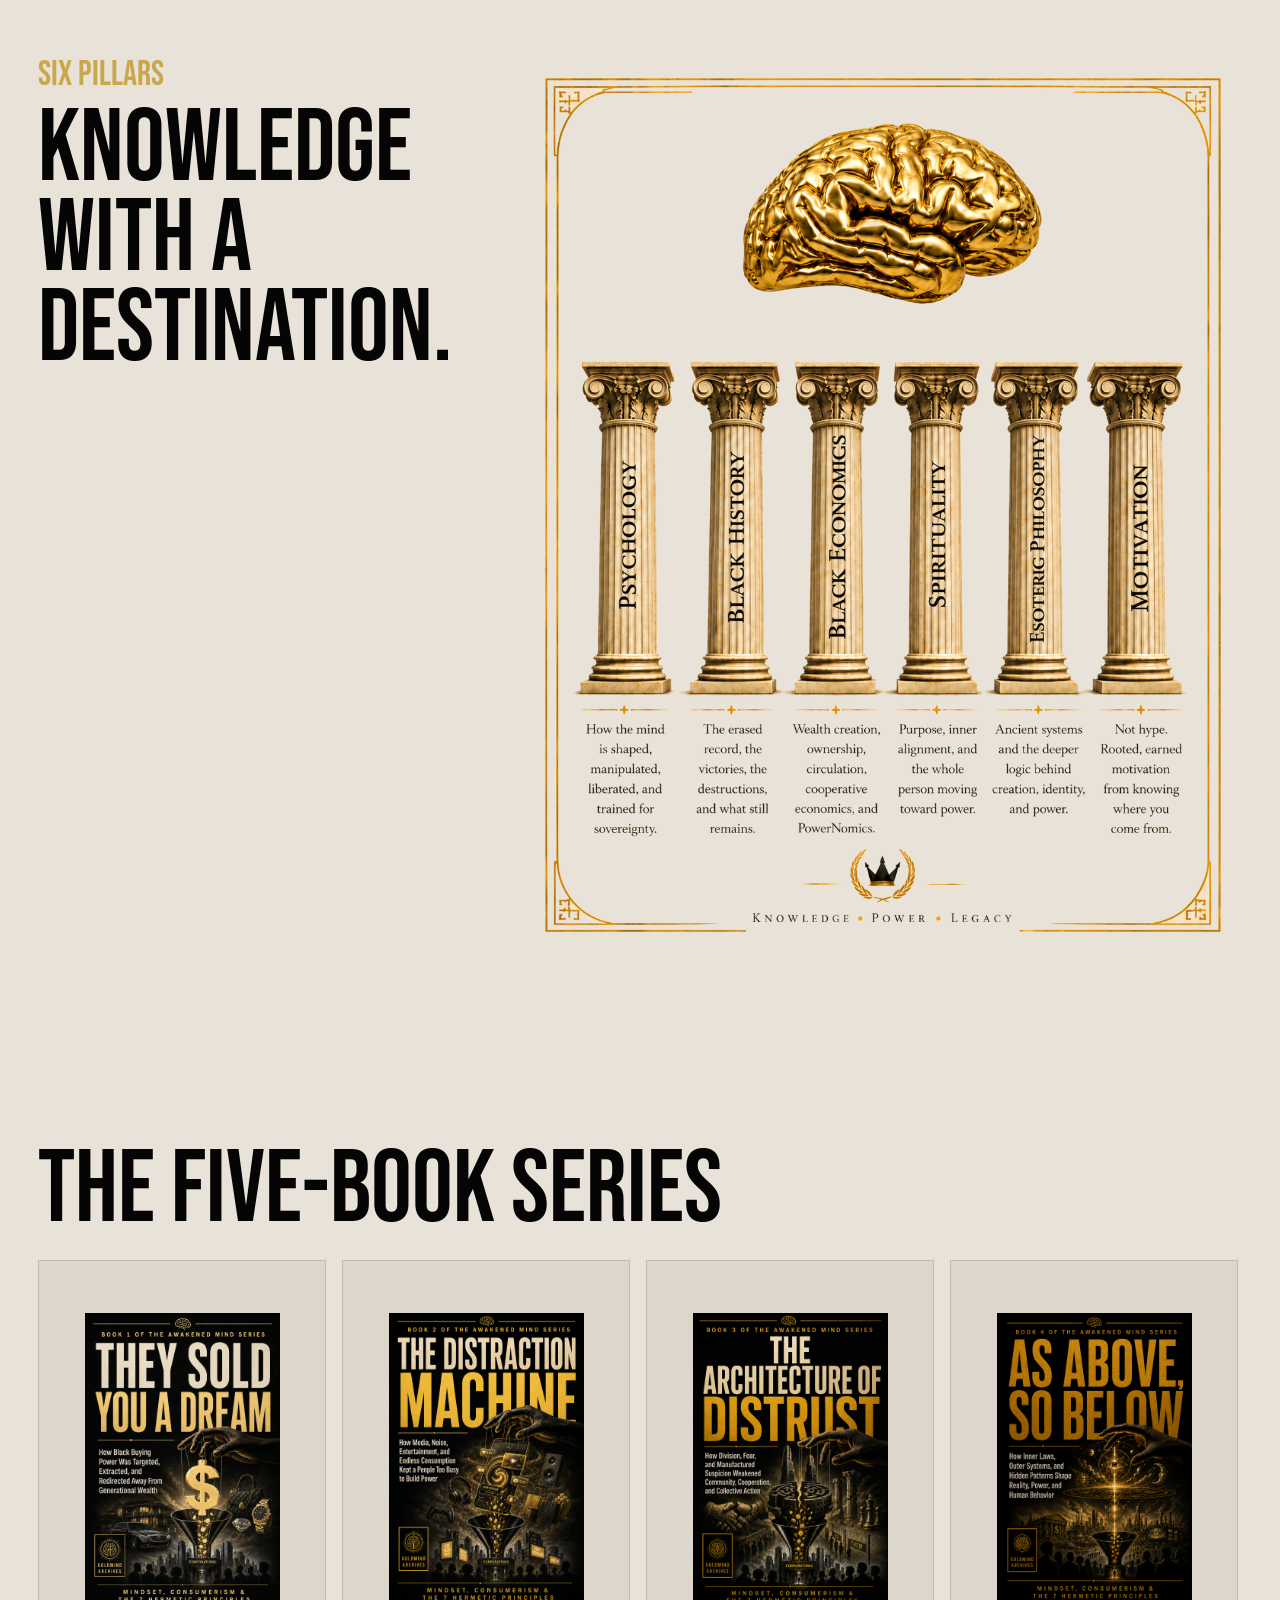
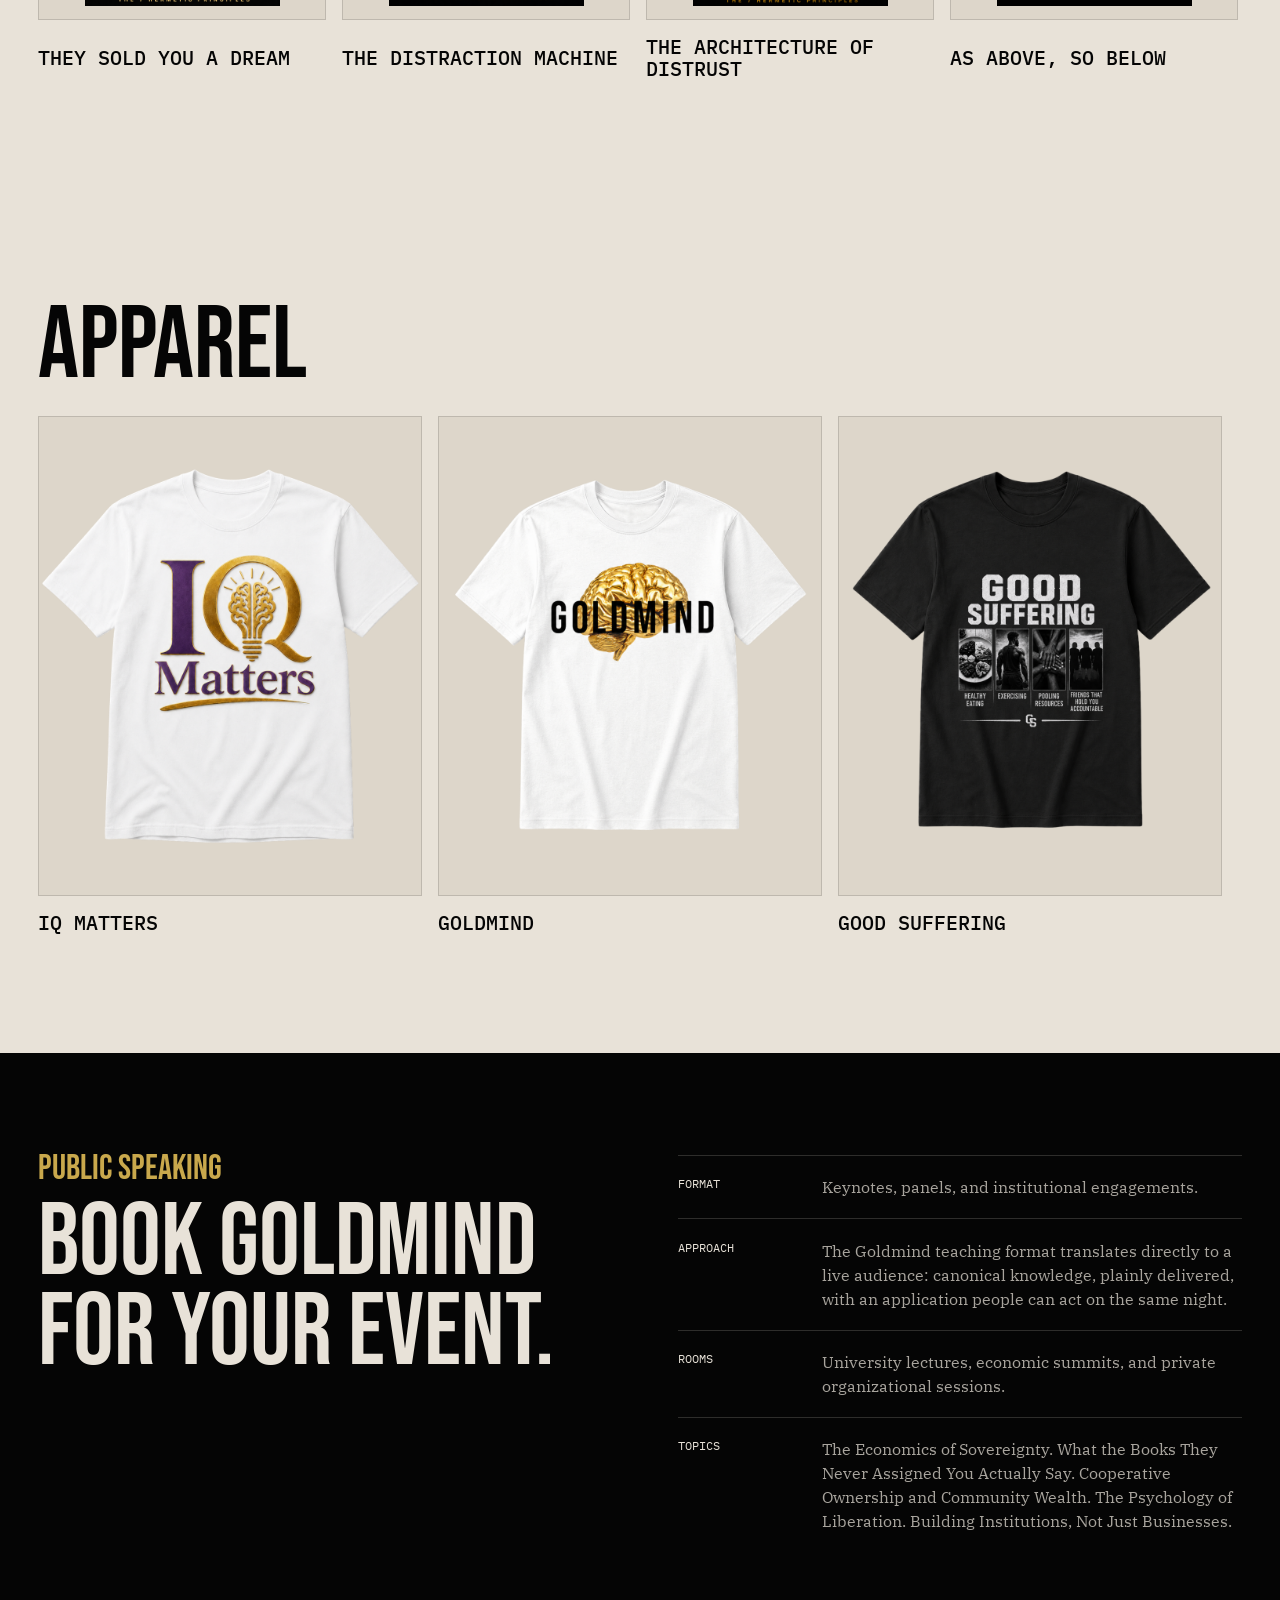
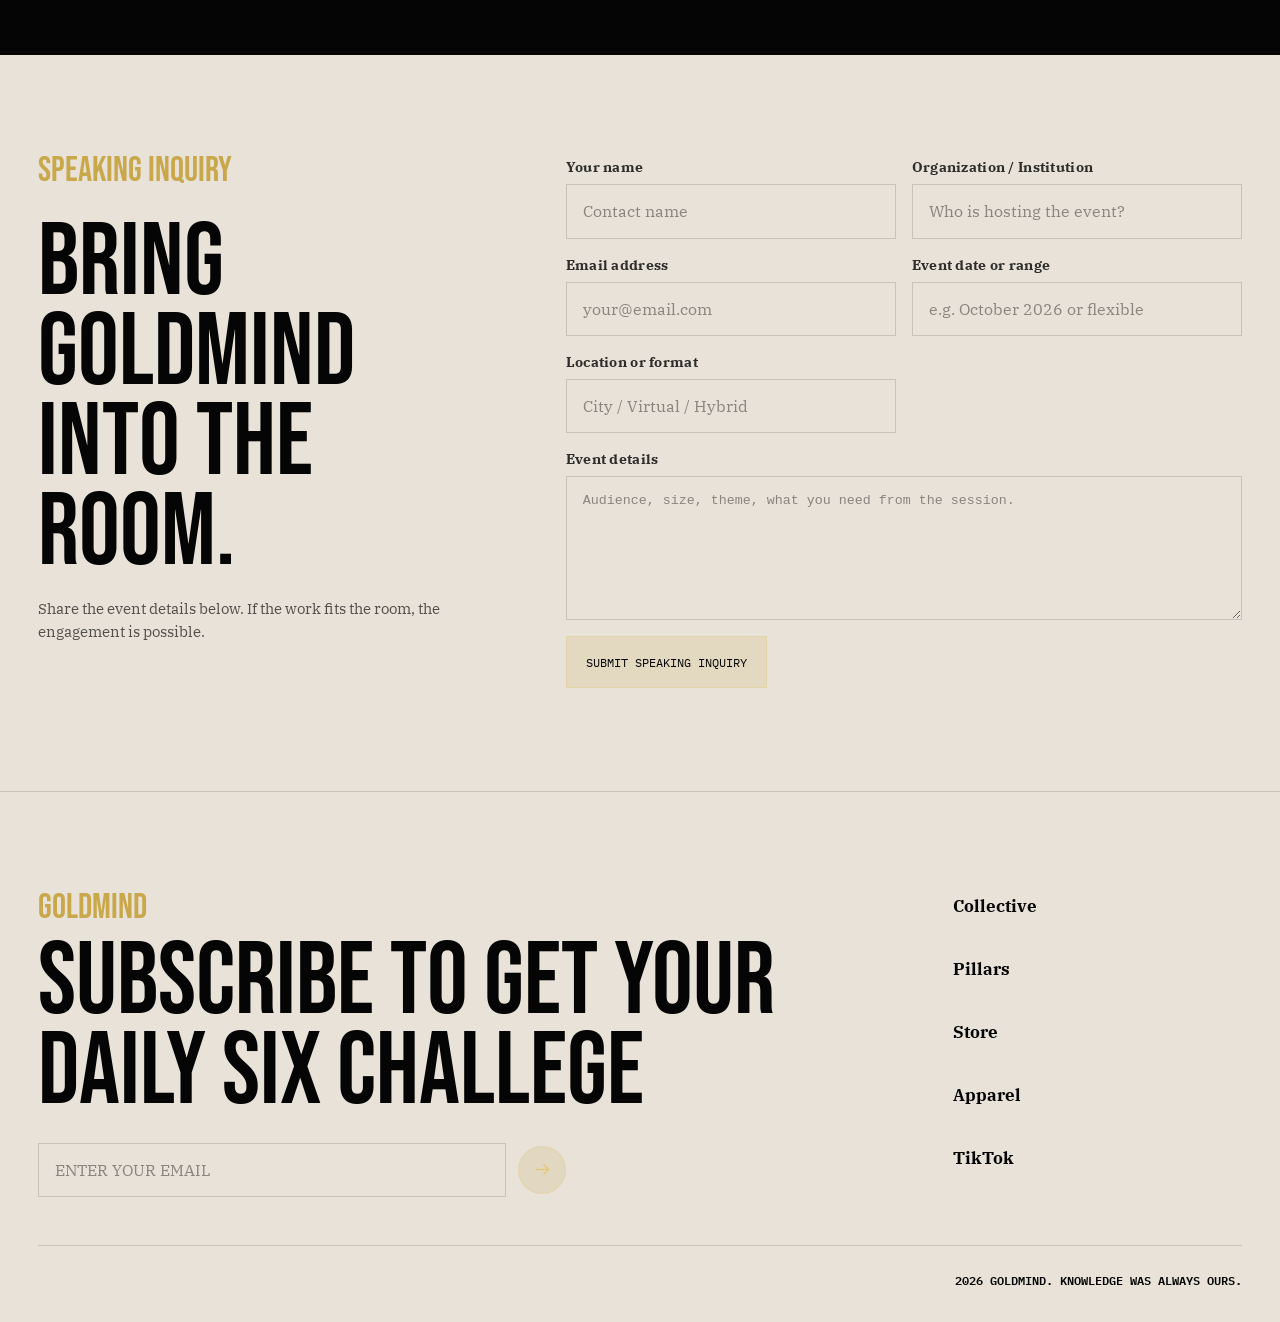
==== commit 011d39c5: "Replace Good Suffering apparel image" ====
--- a/index.html
+++ b/index.html
@@ -61,7 +61,7 @@
             When it's time to act, you'll hear it here first.
           </p>
         </div>
-        <form class="site-form" aria-label="Join the Collective form">
+        <form class="site-form" action="mailto:connect@goldmindcollective.com?subject=Join%20the%20Collective" method="post" enctype="text/plain" aria-label="Join the Collective form">
           <div class="field-wrap">
             <label for="collective-email">Email address</label>
             <input id="collective-email" name="email" type="email" placeholder="your@email.com" required>
@@ -163,7 +163,7 @@
           </article>
           <article class="book-card apparel-card">
             <div class="apparel-placeholder-frame apparel-image-frame">
-              <img src="assets/apparel-good-suffering-shirt-final.png" alt="White Good Suffering t-shirt">
+              <img src="assets/apparel-good-suffering-shirt-final.png" alt="Black Good Suffering t-shirt">
             </div>
             <h3>Good Suffering</h3>
           </article>
@@ -225,7 +225,7 @@
       <div class="newsletter">
         <p class="brand-lockup">Goldmind</p>
         <h2>Subscribe To Get Your Daily Six Challege</h2>
-        <form>
+        <form action="mailto:challenge@goldmindcollective.com?subject=Daily%20Six%20Challenge" method="post" enctype="text/plain">
           <label class="sr-only" for="email">Email address</label>
           <input id="email" name="email" type="email" placeholder="Enter your email">
           <button type="submit" aria-label="Subscribe">
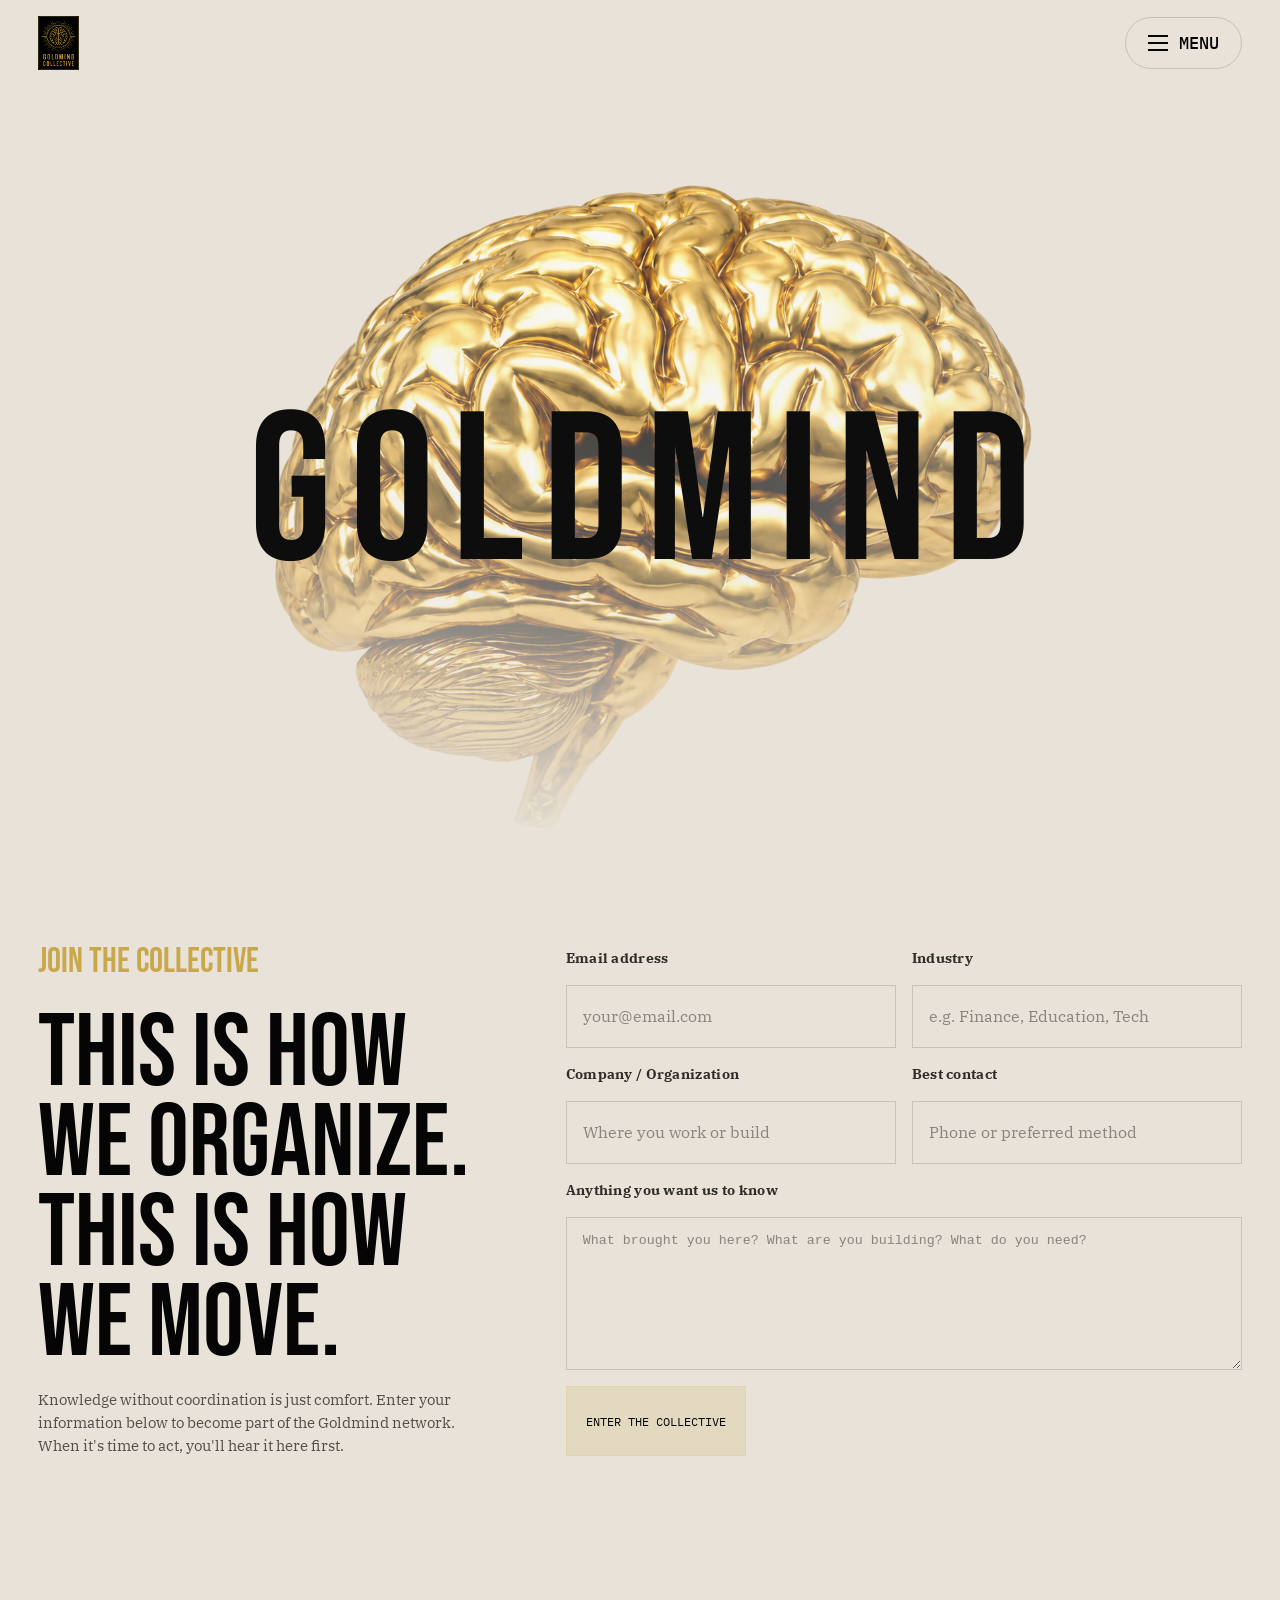
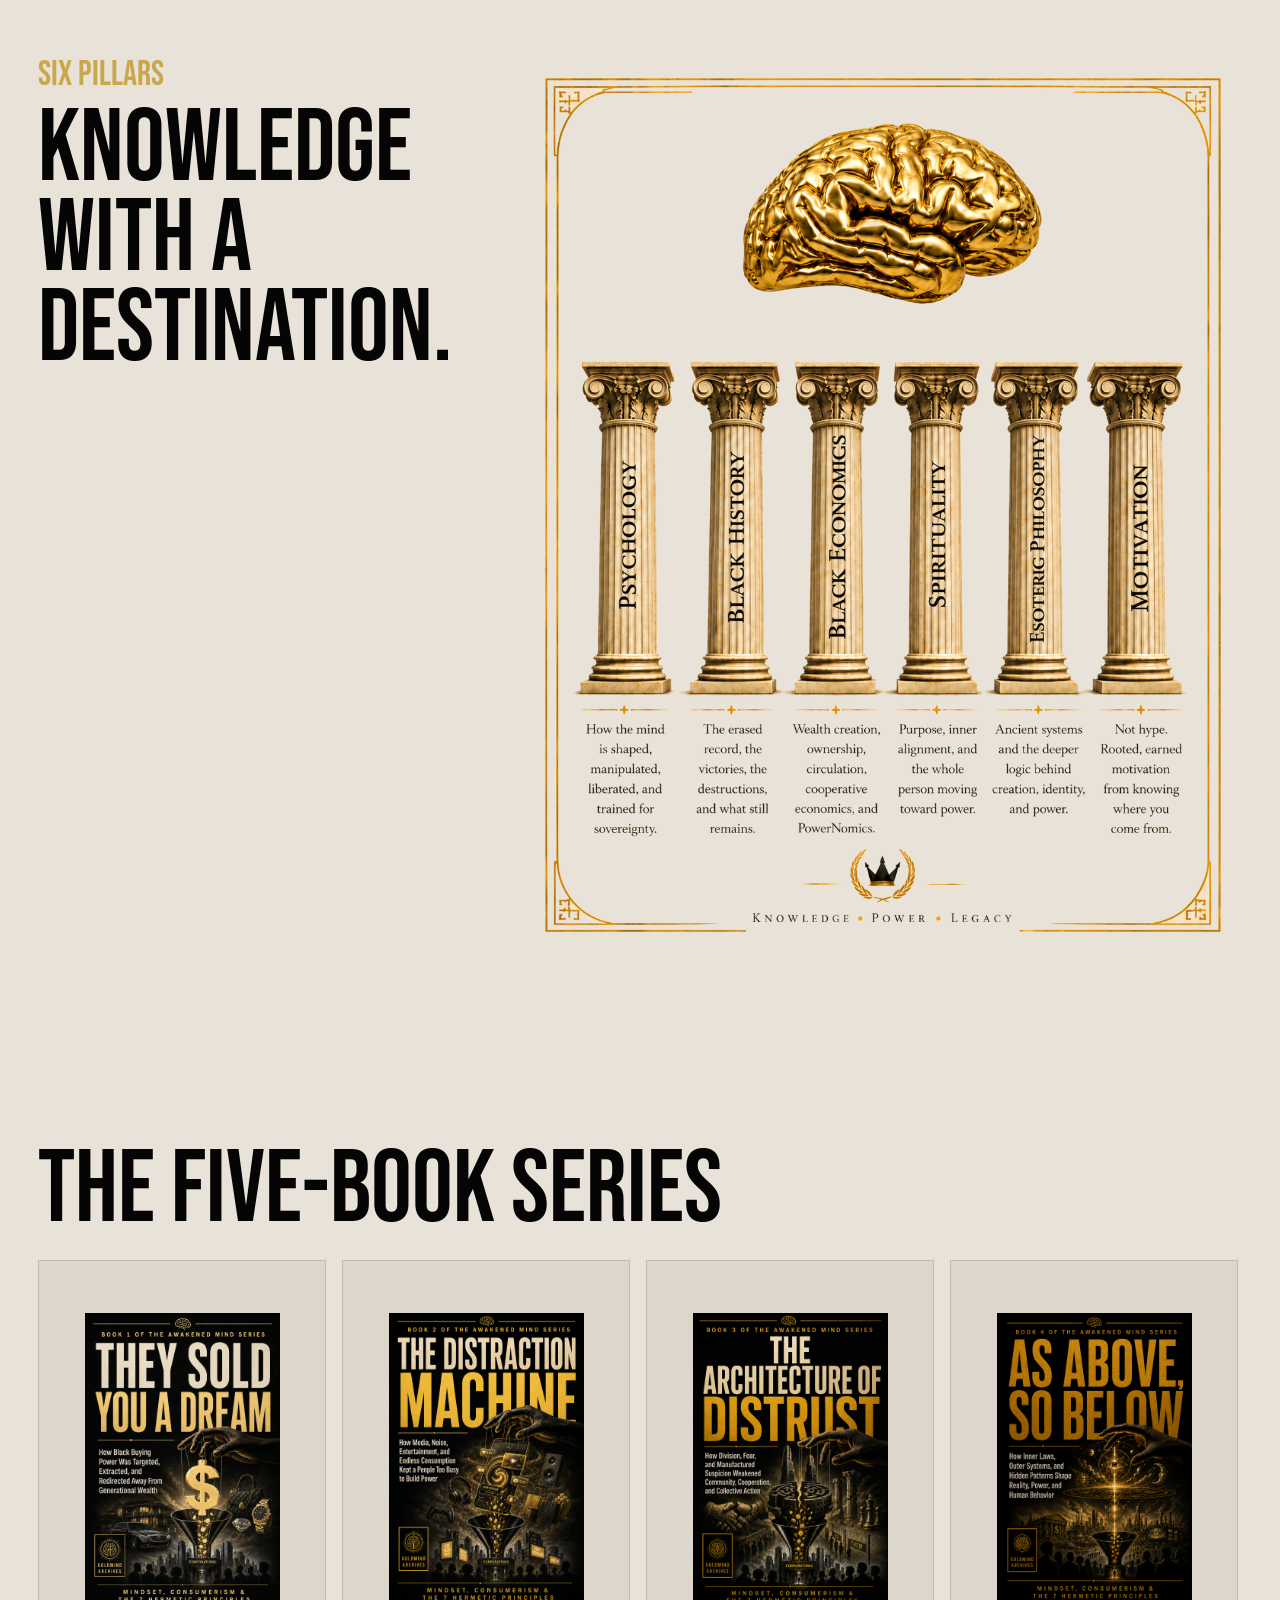
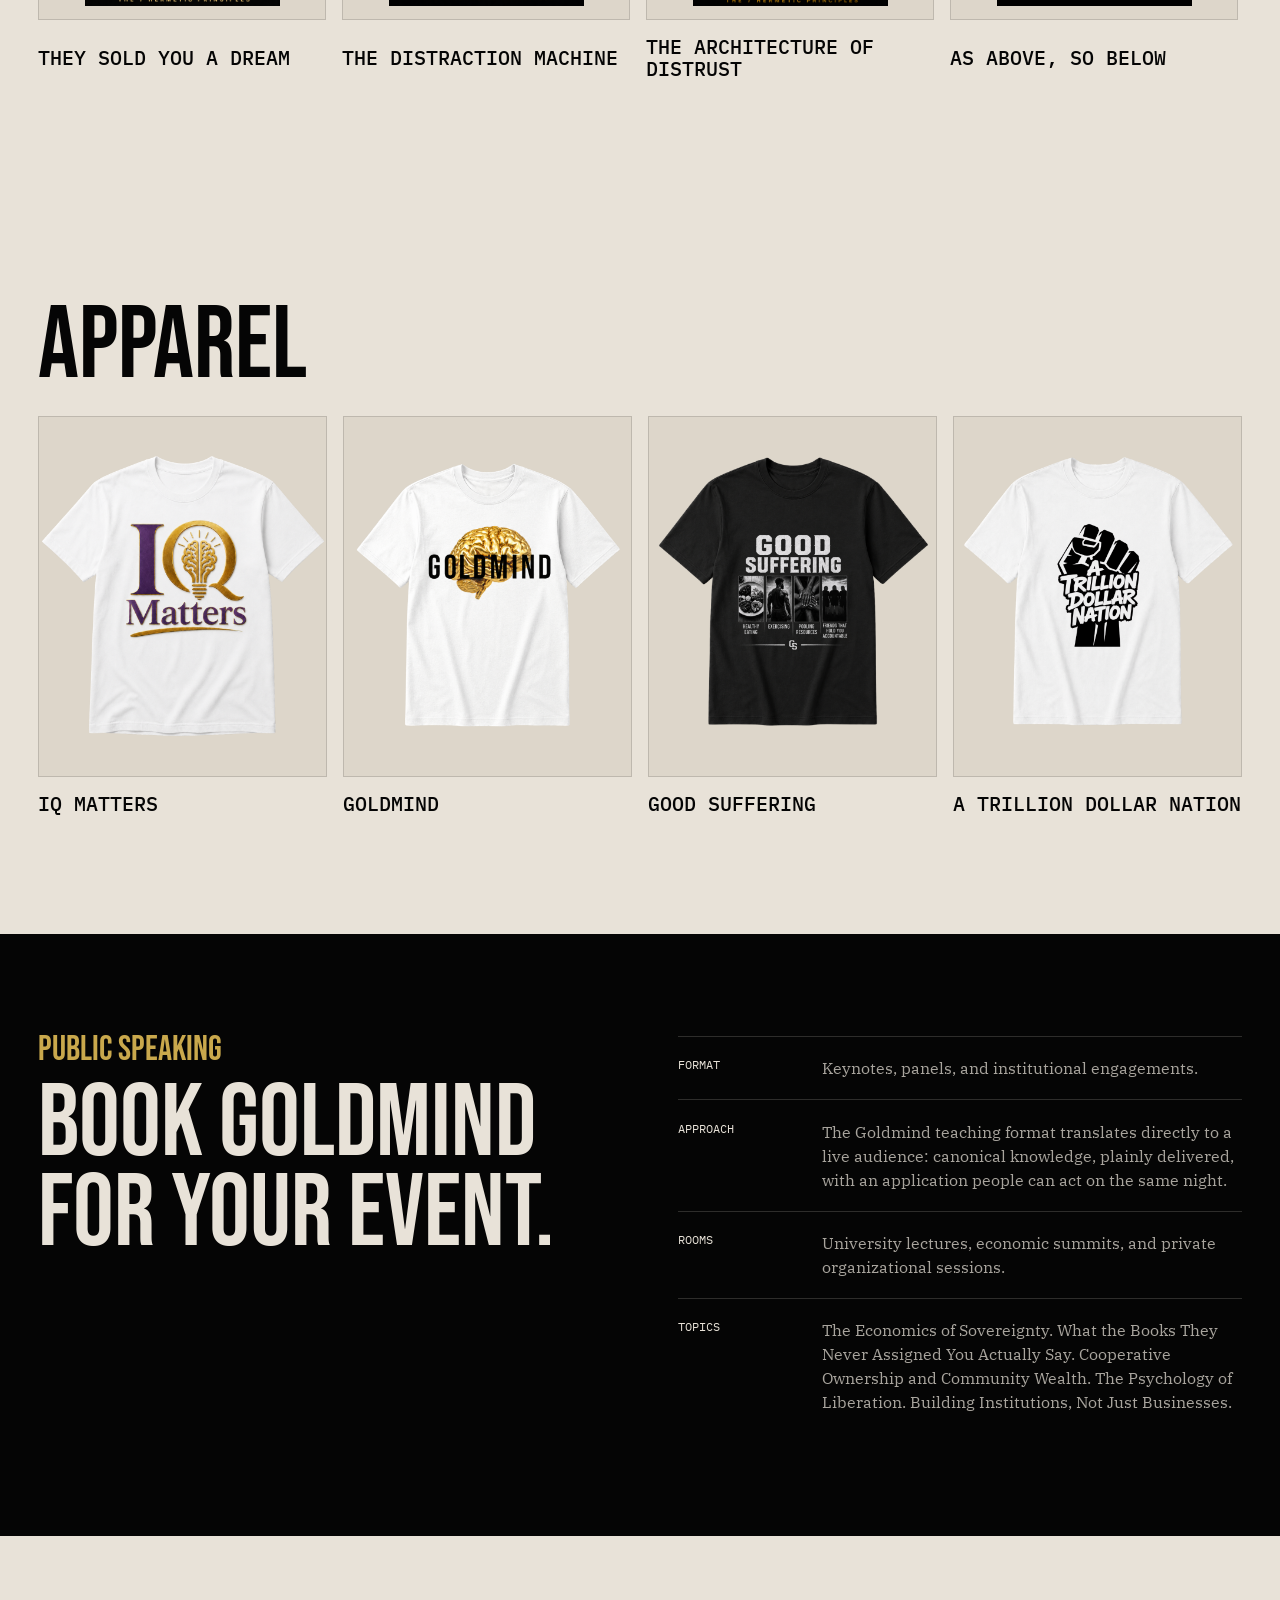
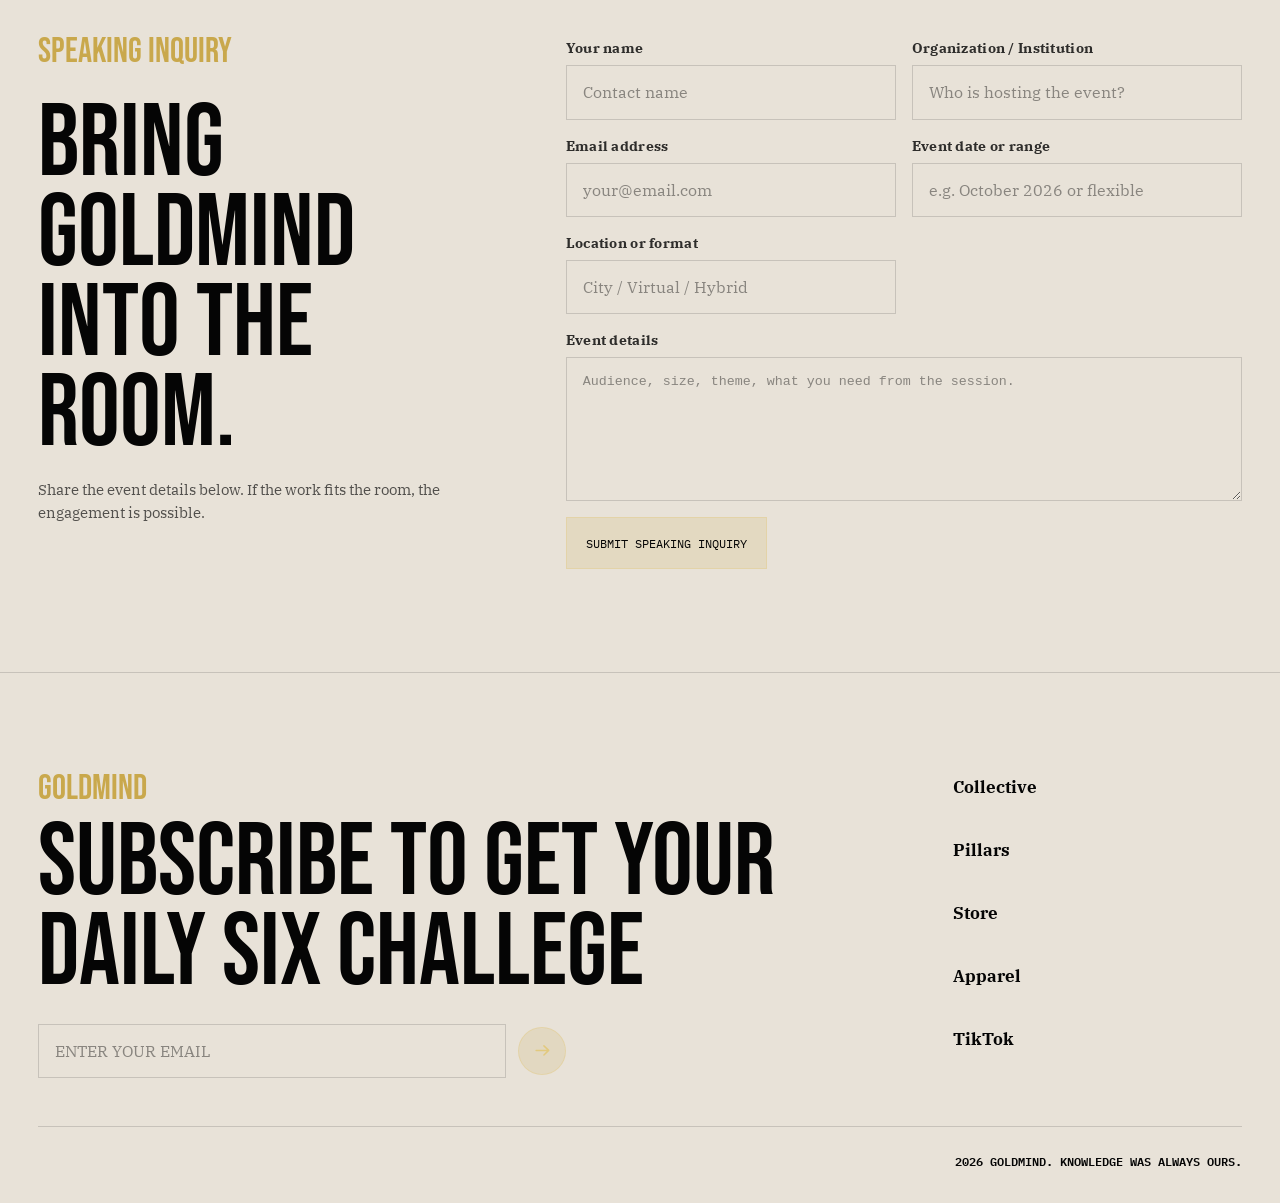
==== commit a85573ac: "Add Trillion Dollar Nation apparel card" ====
--- a/index.html
+++ b/index.html
@@ -167,6 +167,12 @@
             </div>
             <h3>Good Suffering</h3>
           </article>
+          <article class="book-card apparel-card">
+            <div class="apparel-placeholder-frame apparel-image-frame">
+              <img src="assets/apparel-trillion-dollar-nation-shirt.png" alt="White A Trillion Dollar Nation t-shirt">
+            </div>
+            <h3>A Trillion Dollar Nation</h3>
+          </article>
         </div>
       </section>
 
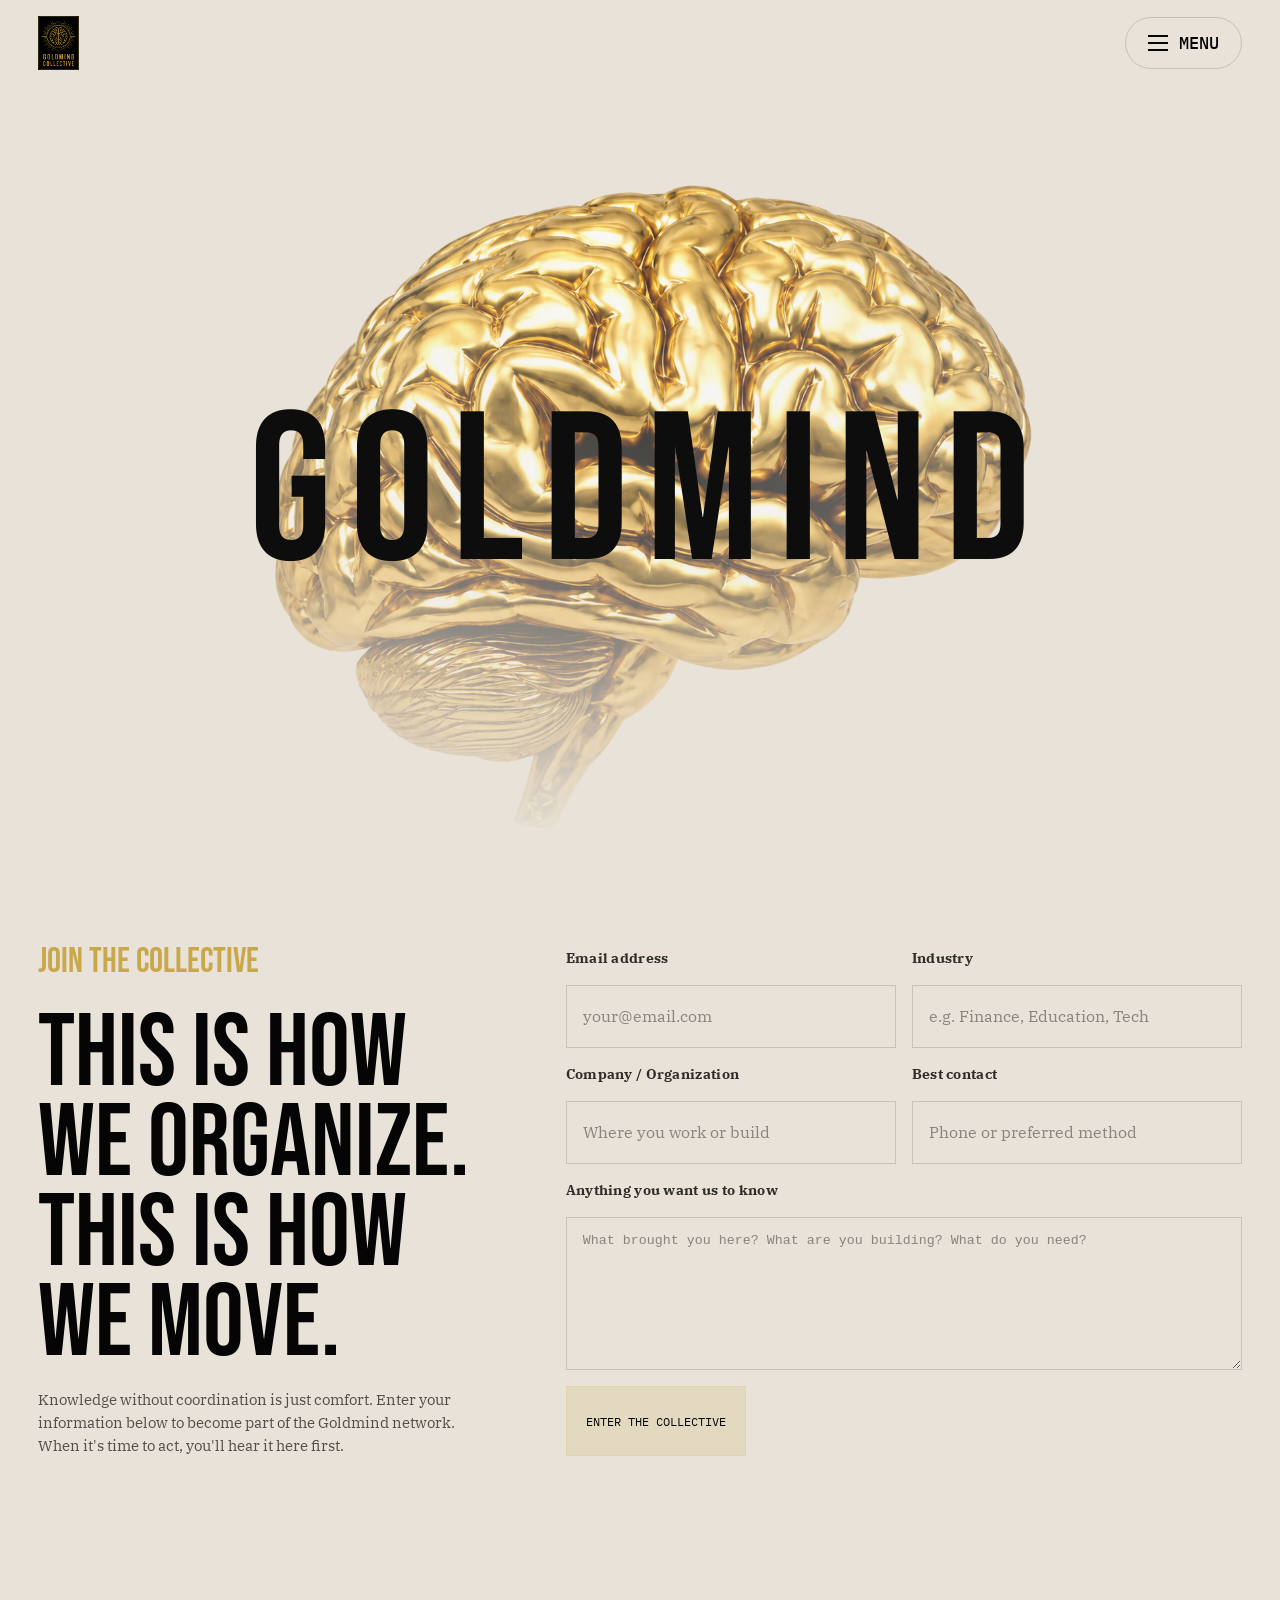
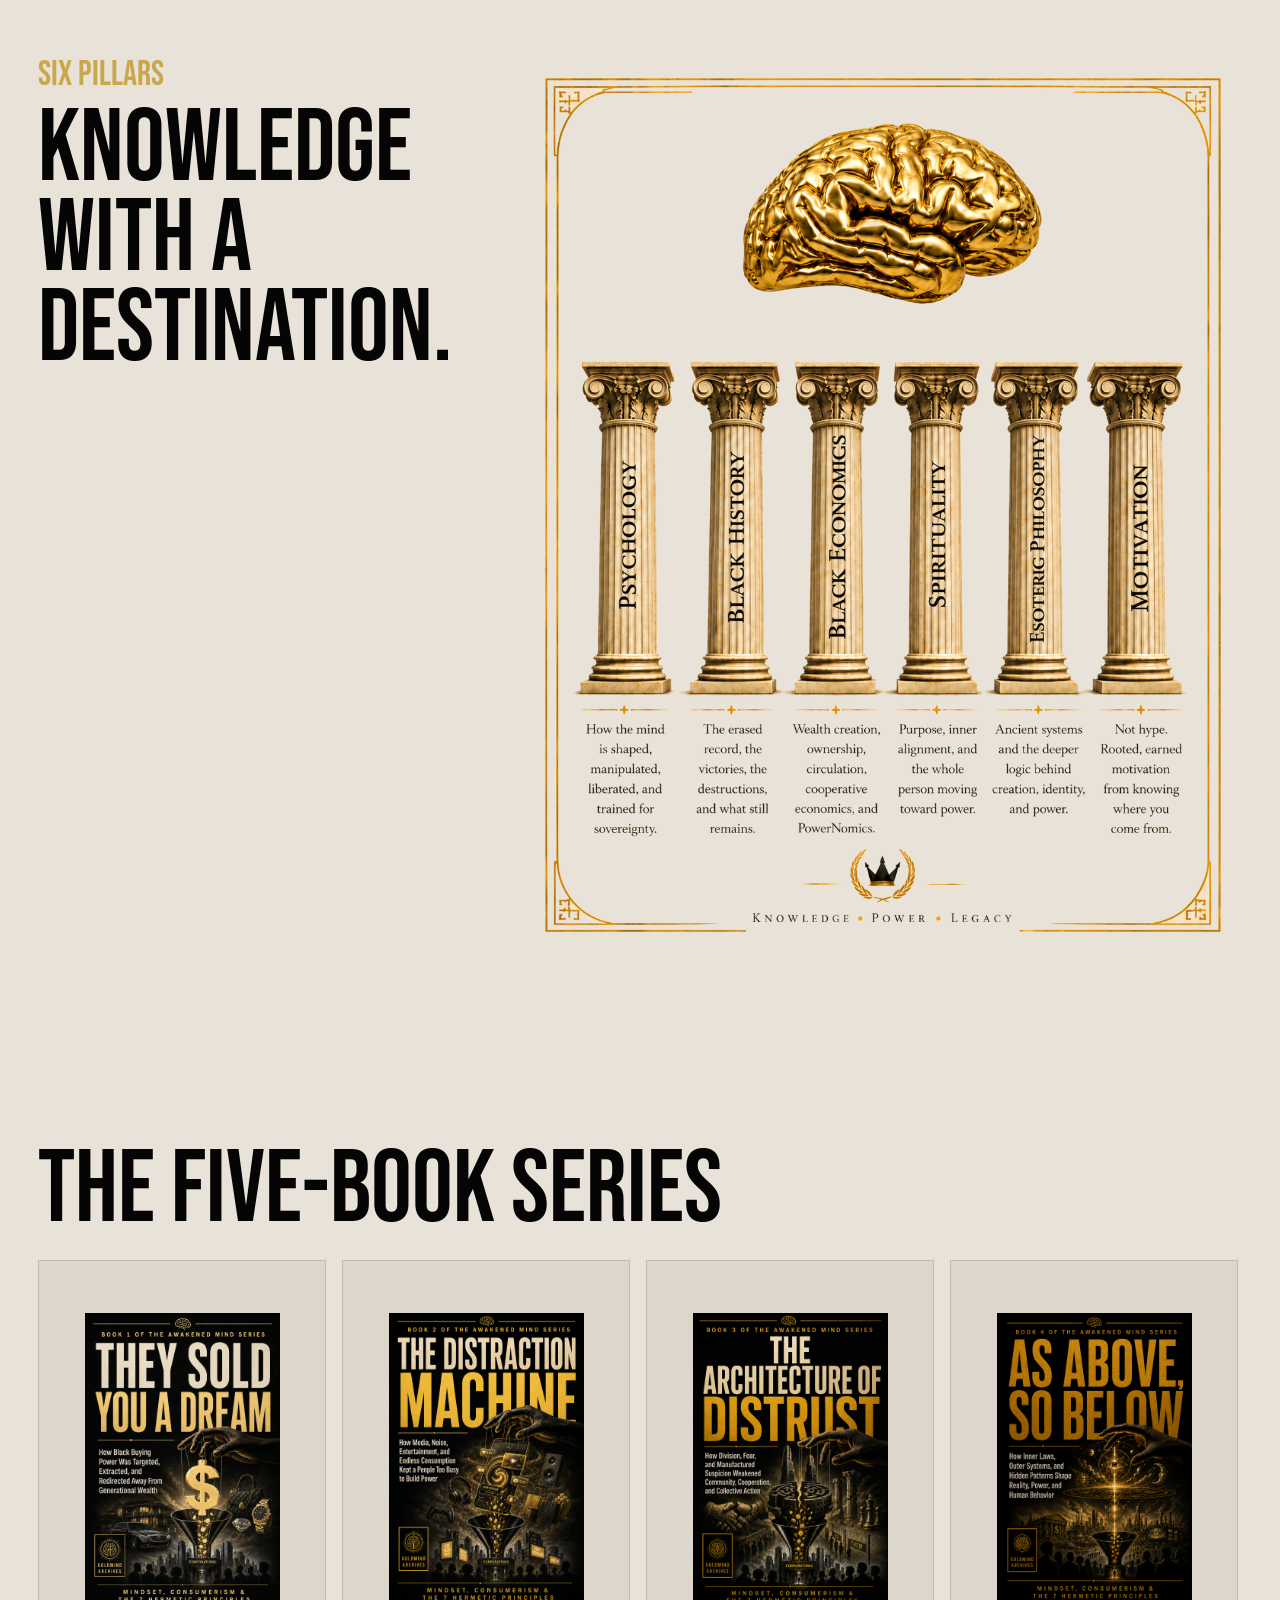
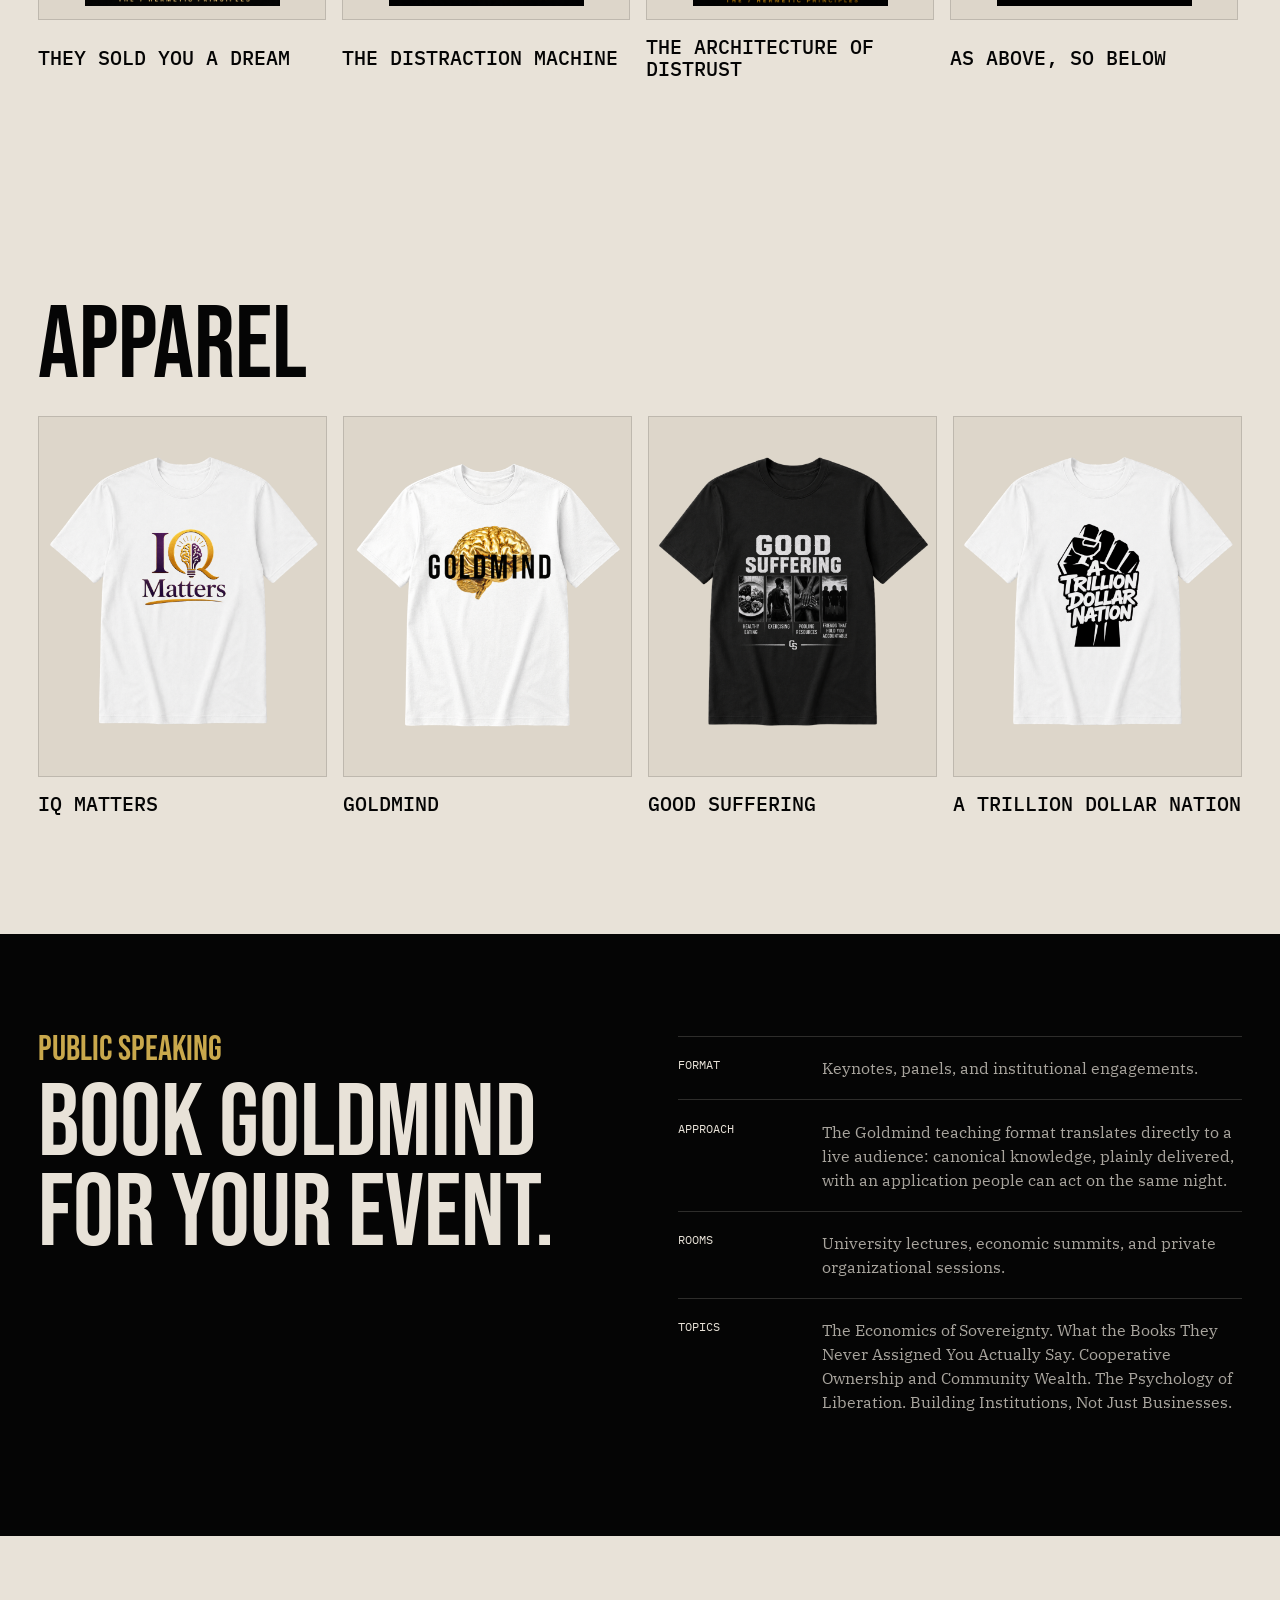
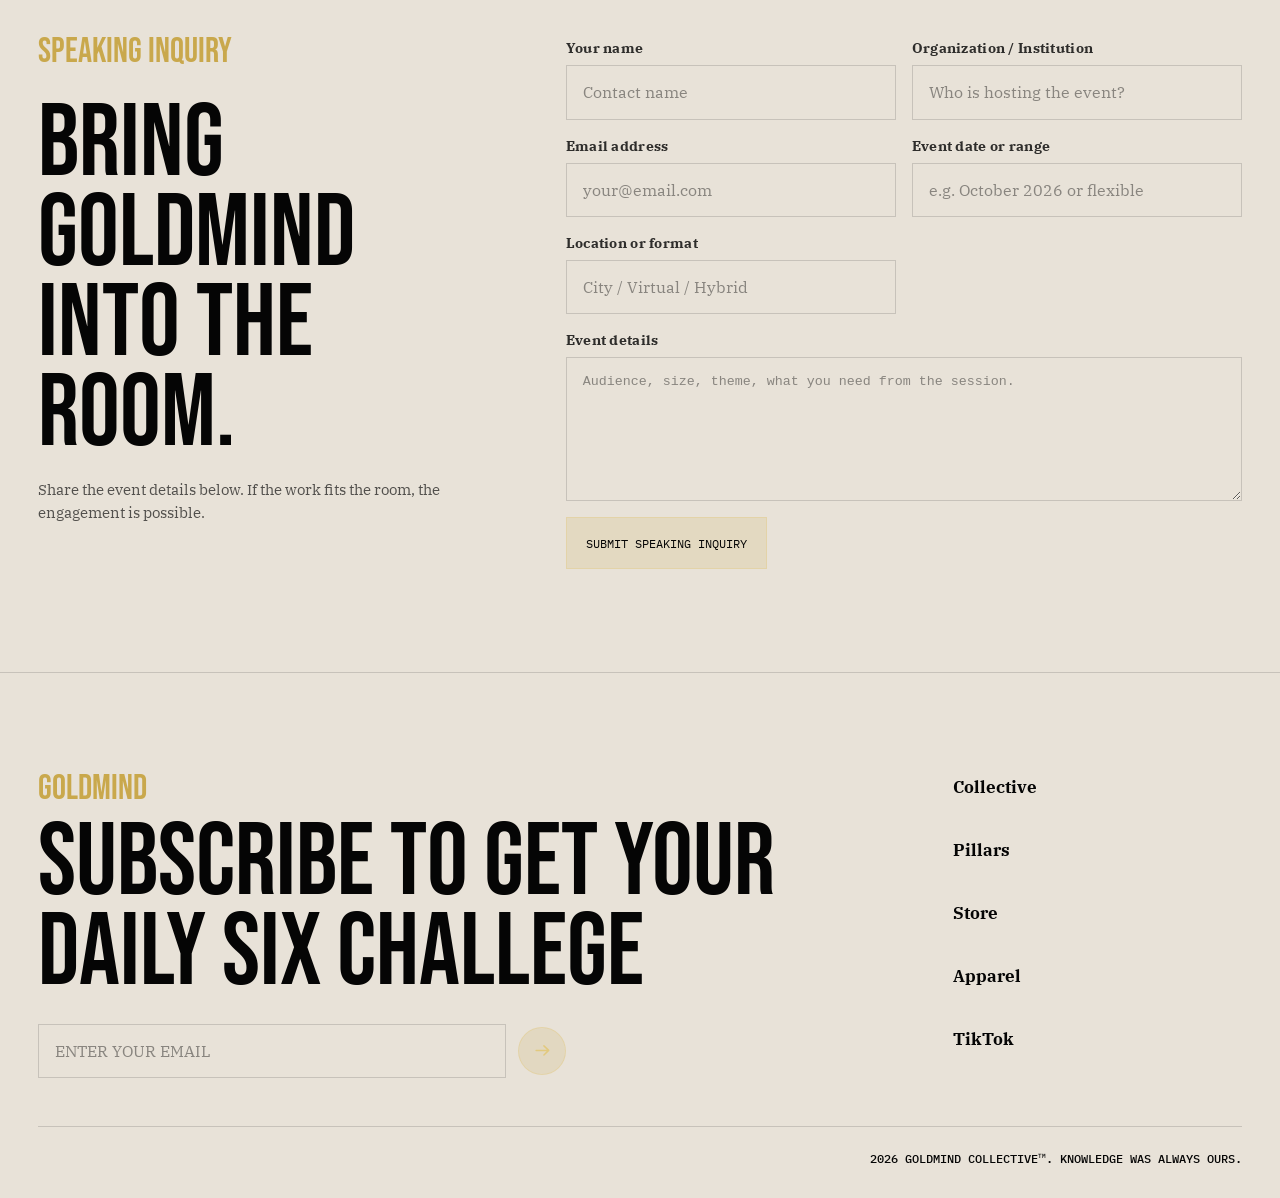
==== commit 49924f5e: "Update footer trademark copy" ====
--- a/index.html
+++ b/index.html
@@ -246,7 +246,7 @@
         <a href="#apparel">Apparel</a>
         <a href="https://www.tiktok.com/@gold_mind81" target="_blank" rel="noreferrer">TikTok</a>
       </div>
-      <p class="copyright">2026 Goldmind. Knowledge was always ours.</p>
+      <p class="copyright">2026 Goldmind Collective<sup>TM</sup>. Knowledge was always ours.</p>
     </footer>
 
     <script src="script.js?v=logo-book-cover-fix"></script>
--- a/styles.css
+++ b/styles.css
@@ -1018,10 +1018,16 @@
 .copyright {
   border-top: 1px solid var(--line);
   color: var(--bone);
-  font-weight: 600;
+  font-weight: 500;
   grid-column: 1 / -1;
   padding-top: 1.5rem;
   text-align: right;
+}
+
+.copyright sup {
+  font-size: 0.52em;
+  line-height: 0;
+  vertical-align: super;
 }
 
 .sr-only {
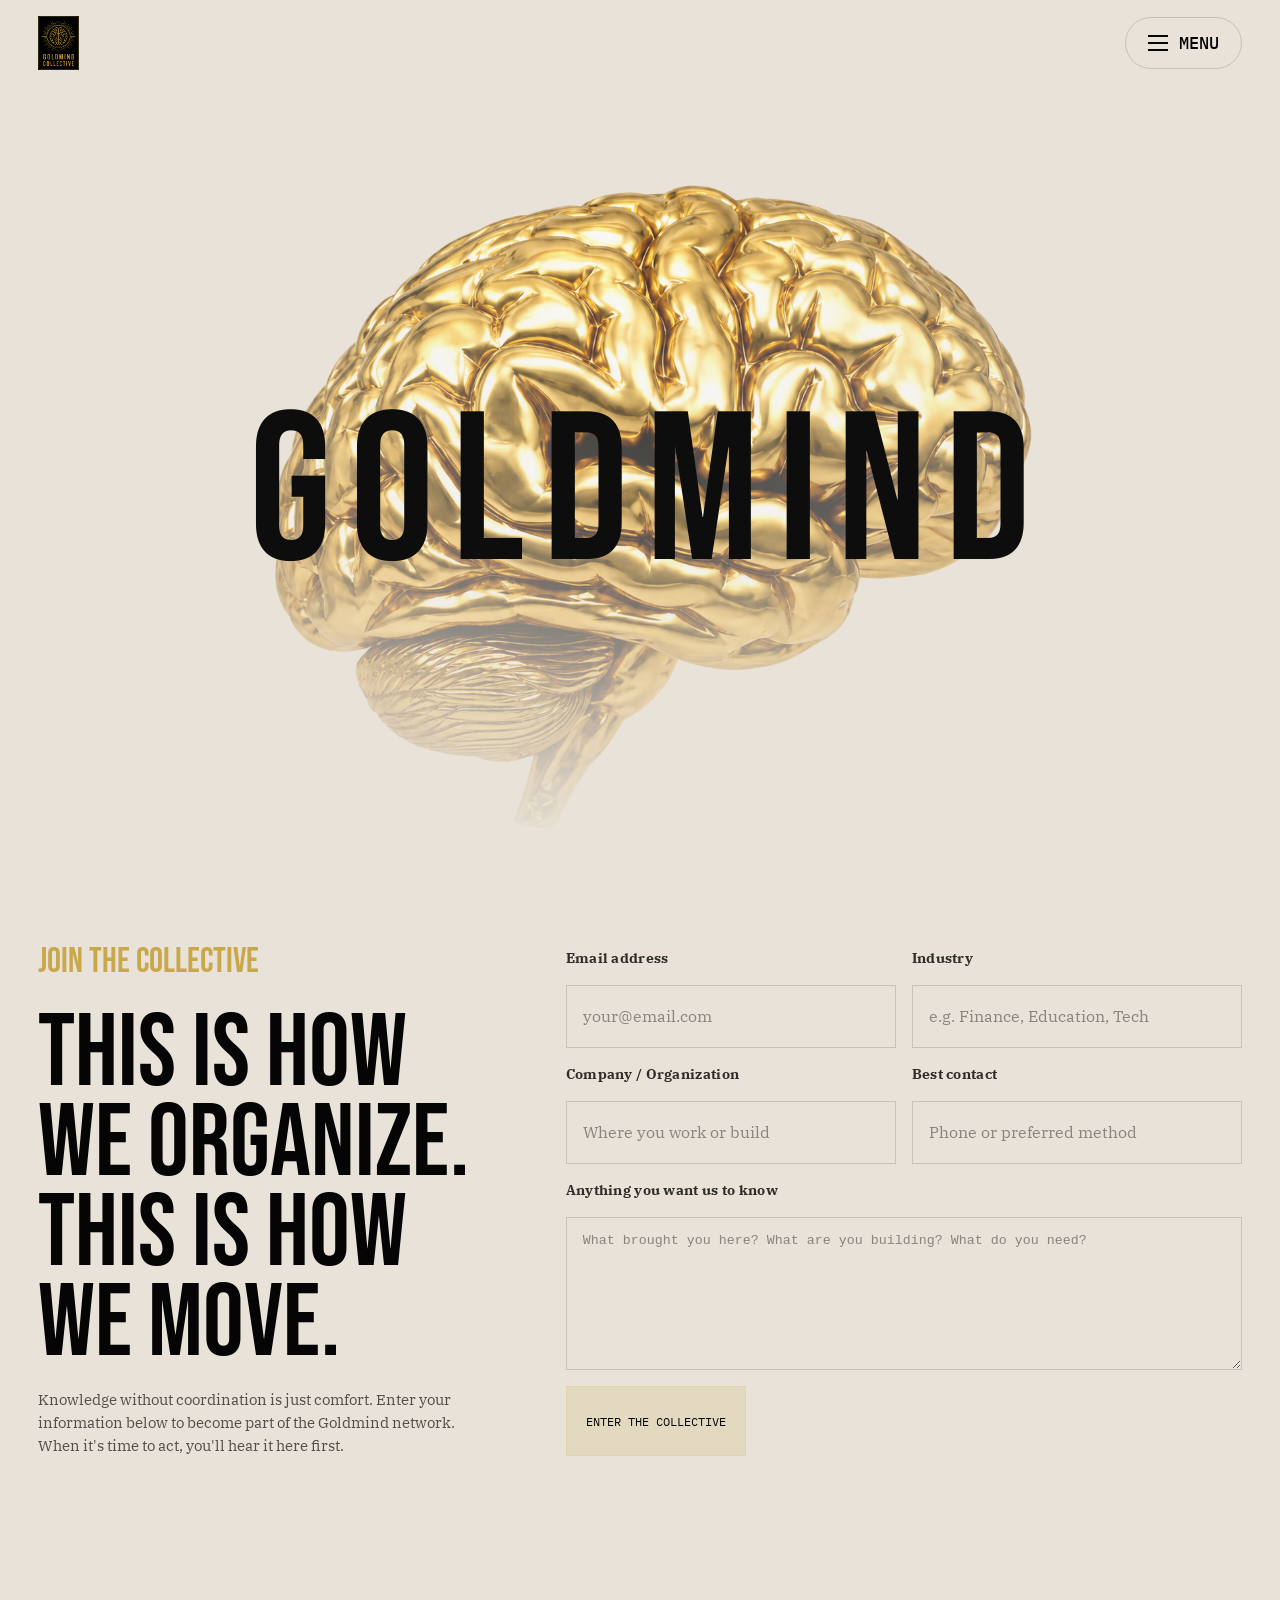
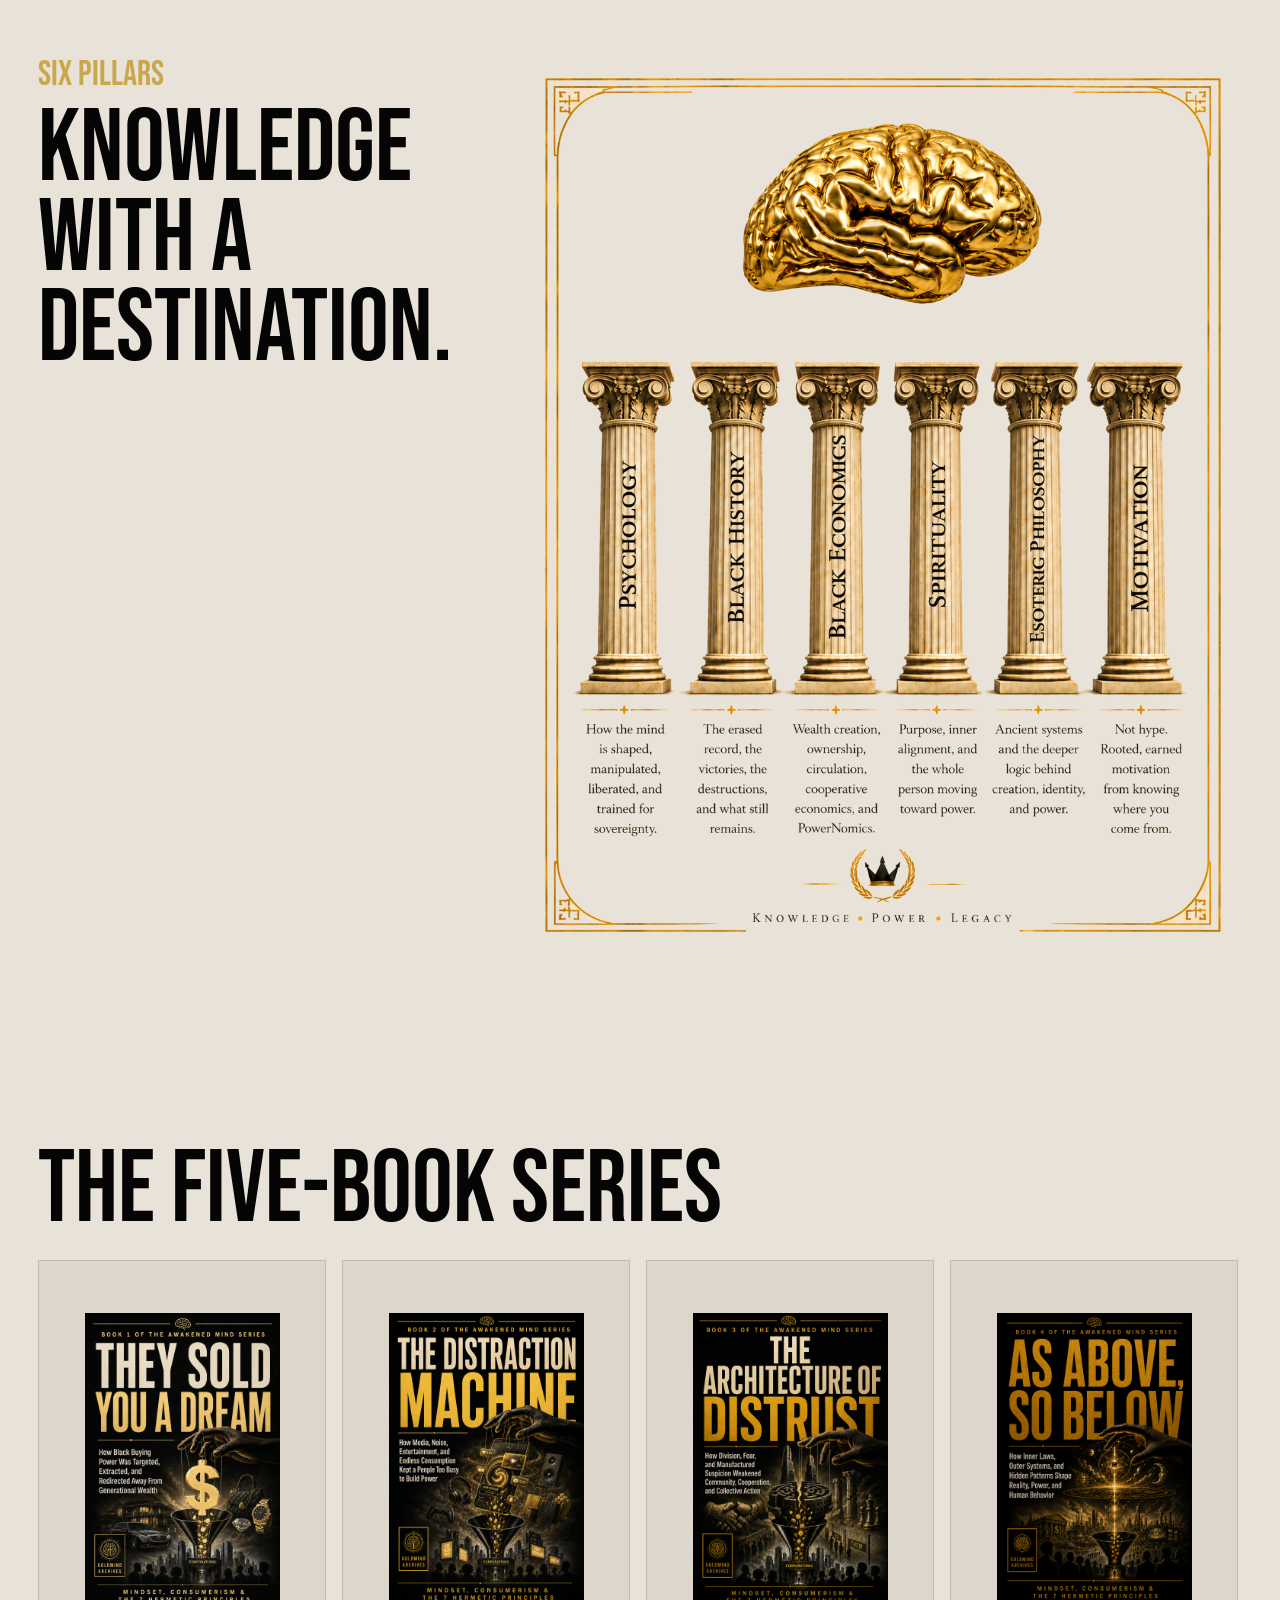
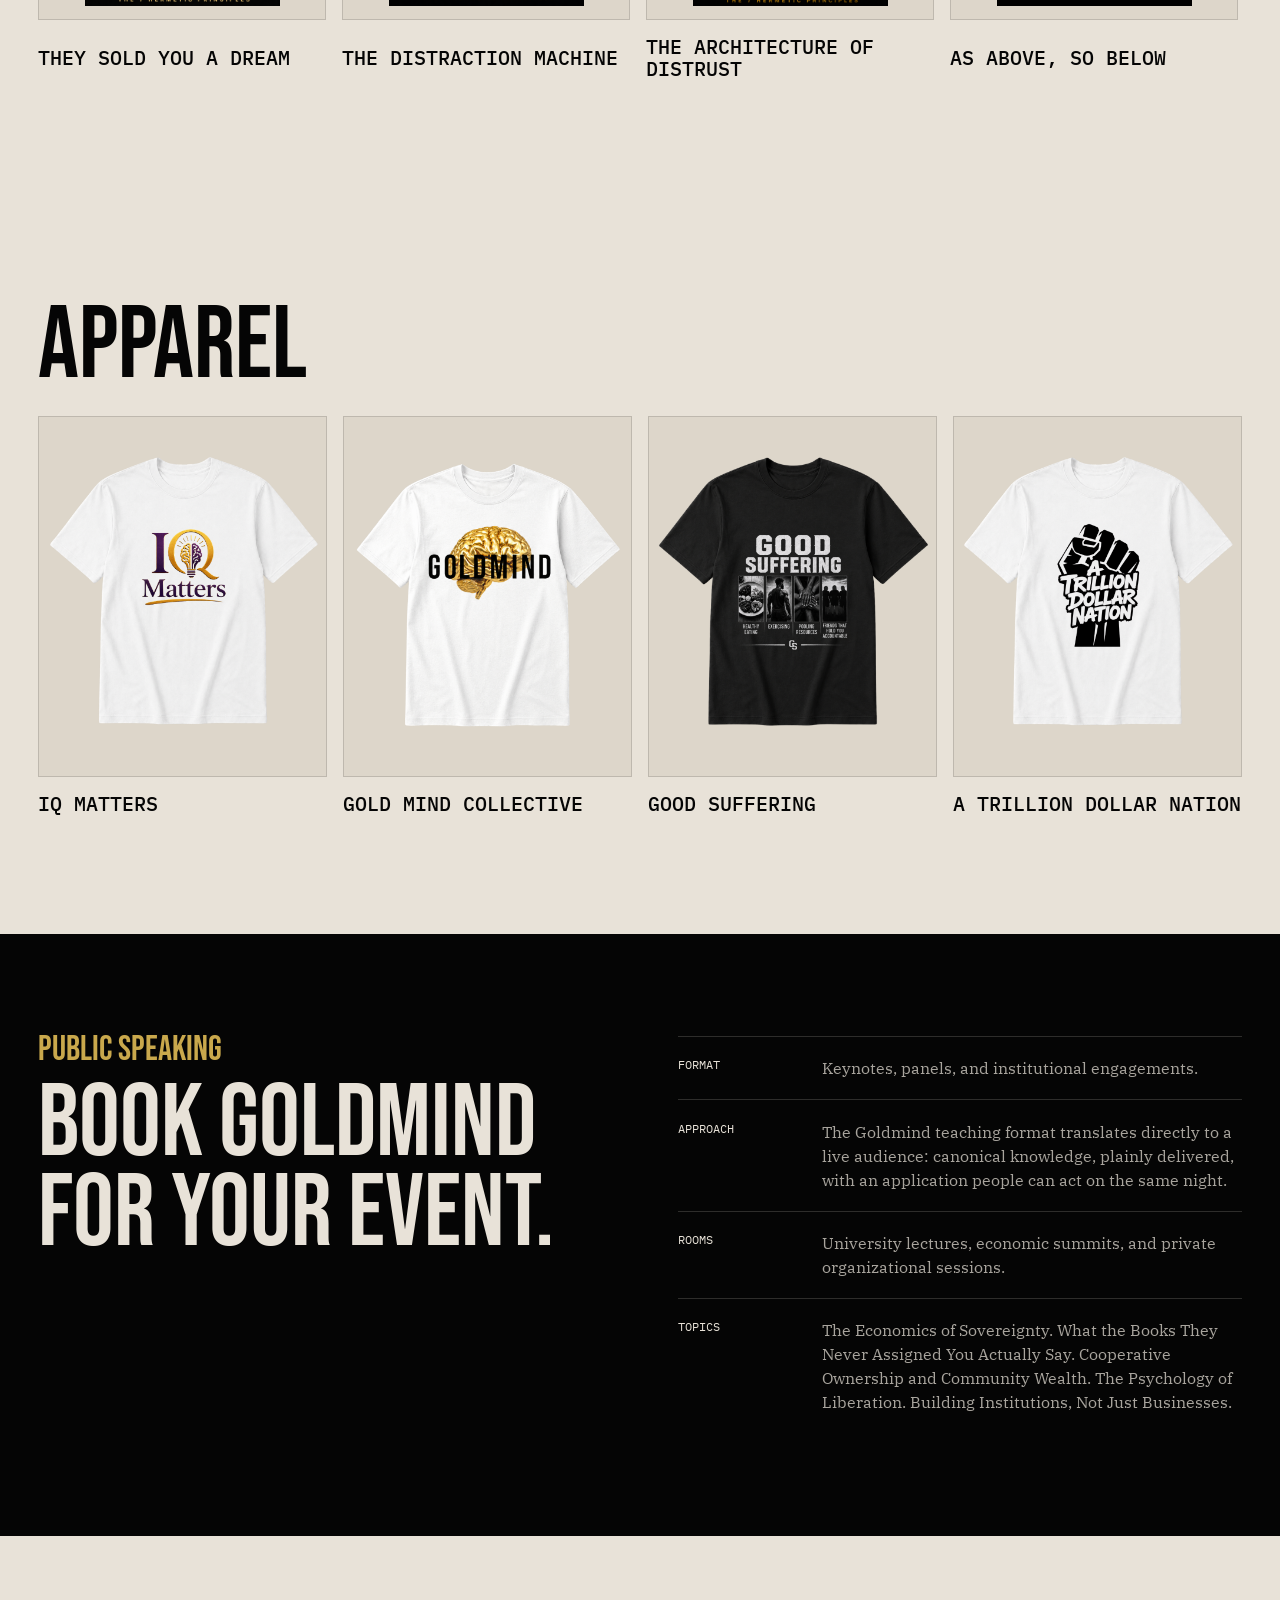
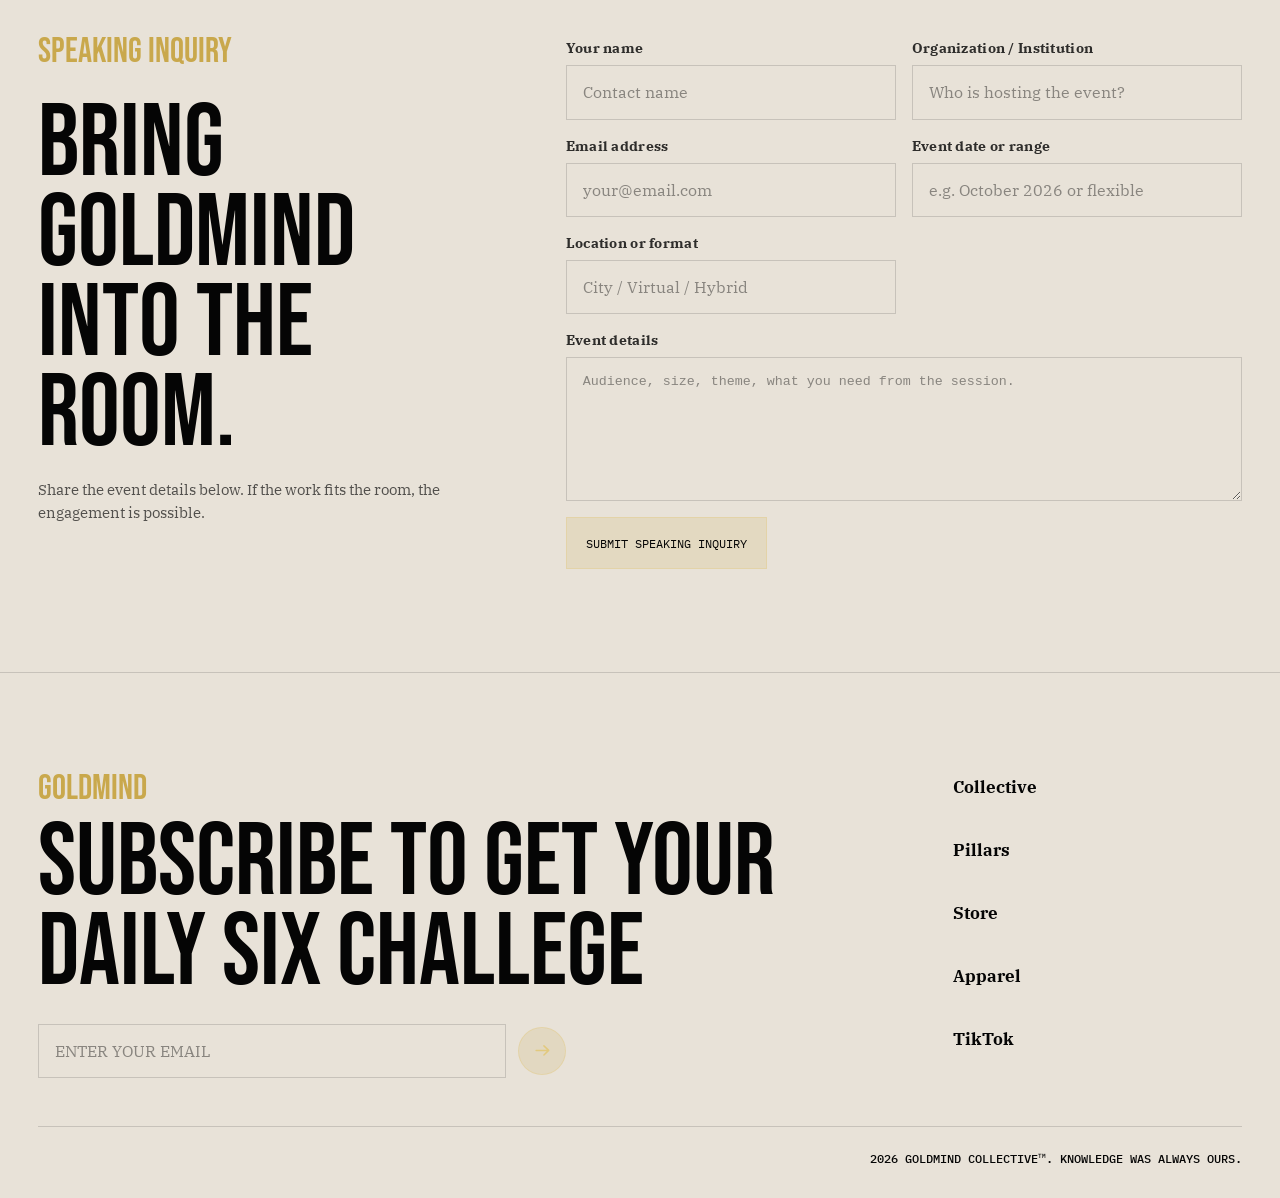
==== commit cc3ee978: "Add apparel detail pages" ====
--- a/index.html
+++ b/index.html
@@ -149,30 +149,30 @@
           <h2 id="apparel-title">Apparel</h2>
         </div>
         <div class="store-grid">
-          <article class="book-card apparel-card">
+          <a class="book-card apparel-card" href="iq-matters-shirt.html">
             <div class="apparel-placeholder-frame apparel-image-frame">
               <img src="assets/apparel-iq-matters-shirt-final.png" alt="White IQ Matters Goldmind t-shirt">
             </div>
             <h3>IQ Matters</h3>
-          </article>
-          <article class="book-card apparel-card">
+          </a>
+          <a class="book-card apparel-card" href="goldmind-collective-shirt.html">
             <div class="apparel-placeholder-frame apparel-image-frame">
               <img src="assets/apparel-goldmind-shirt-final.png" alt="White Goldmind brain t-shirt">
             </div>
-            <h3>Goldmind</h3>
-          </article>
-          <article class="book-card apparel-card">
+            <h3>Gold Mind Collective</h3>
+          </a>
+          <a class="book-card apparel-card" href="good-suffering-shirt.html">
             <div class="apparel-placeholder-frame apparel-image-frame">
               <img src="assets/apparel-good-suffering-shirt-final.png" alt="Black Good Suffering t-shirt">
             </div>
             <h3>Good Suffering</h3>
-          </article>
-          <article class="book-card apparel-card">
+          </a>
+          <a class="book-card apparel-card" href="trillion-dollar-nation-shirt.html">
             <div class="apparel-placeholder-frame apparel-image-frame">
               <img src="assets/apparel-trillion-dollar-nation-shirt.png" alt="White A Trillion Dollar Nation t-shirt">
             </div>
             <h3>A Trillion Dollar Nation</h3>
-          </article>
+          </a>
         </div>
       </section>
 
